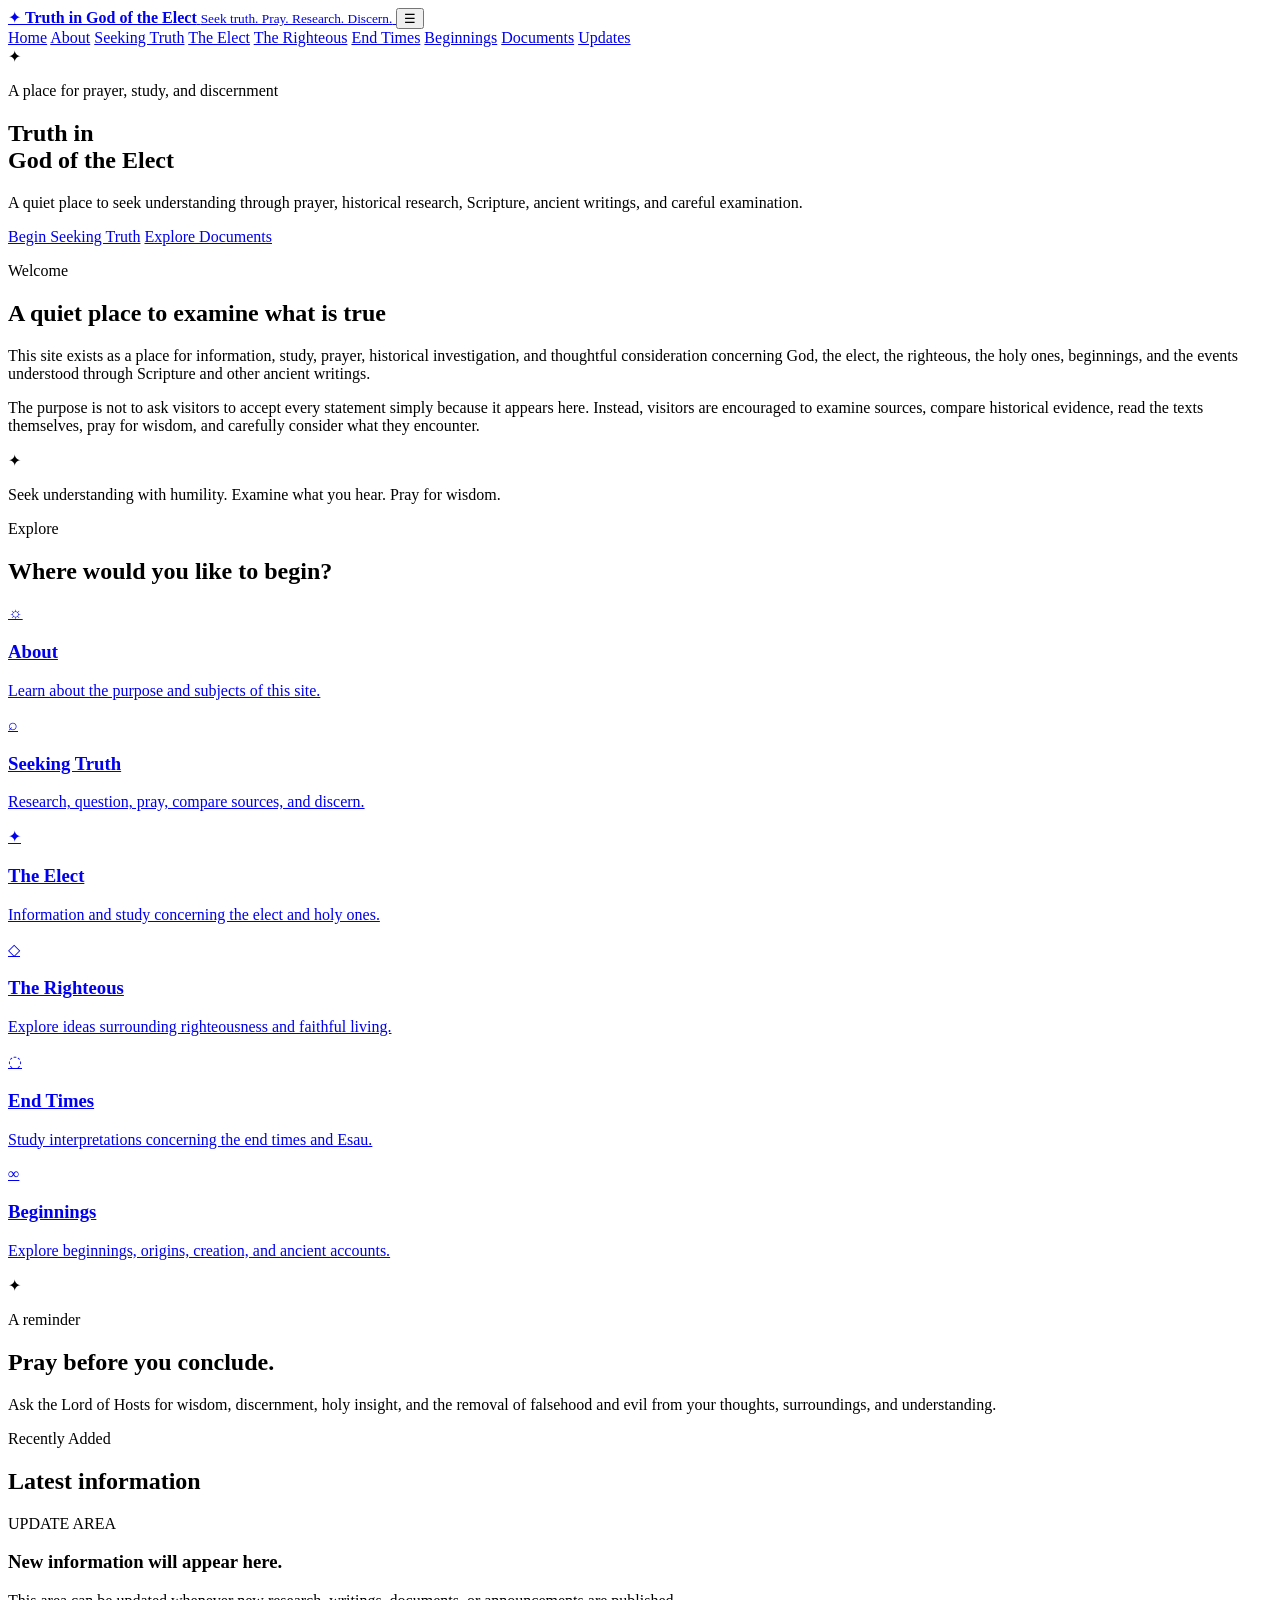
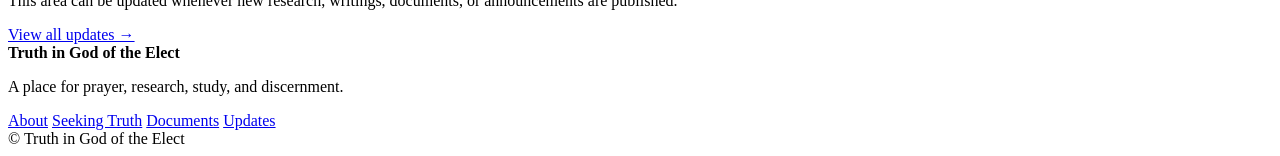
==== index.html @ 29742958 "Add initial HTML structure for the website This file contains the complete HTML structure for the 'T" ====
<!DOCTYPE html>
<html lang="en">
<head>
  <meta charset="UTF-8">
  <meta name="viewport" content="width=device-width, initial-scale=1.0">

  <title>Truth in God of the Elect</title>
  <meta name="description" content="Truth in God of the Elect — a place for prayer, research, Scripture, history, reflection, and the seeking of truth.">

  <link rel="stylesheet" href="style.css">
</head>

<body>

<header class="site-header">
  <div class="header-inner">

    <a href="index.html" class="brand">
      <span class="brand-mark">✦</span>
      <span>
        <strong>Truth in God of the Elect</strong>
        <small>Seek truth. Pray. Research. Discern.</small>
      </span>
    </a>

    <button class="menu-button" onclick="toggleMenu()" aria-label="Open menu">
      ☰
    </button>

    <nav id="main-nav">
      <a href="index.html">Home</a>
      <a href="about.html">About</a>
      <a href="seeking-truth.html">Seeking Truth</a>
      <a href="elect.html">The Elect</a>
      <a href="righteous.html">The Righteous</a>
      <a href="end-times.html">End Times</a>
      <a href="beginnings.html">Beginnings</a>
      <a href="documents.html">Documents</a>
      <a href="updates.html">Updates</a>
    </nav>

  </div>
</header>

<main>

<section class="hero">
  <div class="hero-content">

    <div class="symbol">✦</div>

    <p class="eyebrow">A place for prayer, study, and discernment</p>

    <h1>Truth in<br><span>God of the Elect</span></h1>

    <p class="hero-text">
      A quiet place to seek understanding through prayer, historical research,
      Scripture, ancient writings, and careful examination.
    </p>

    <div class="hero-buttons">
      <a class="button primary" href="seeking-truth.html">Begin Seeking Truth</a>
      <a class="button secondary" href="documents.html">Explore Documents</a>
    </div>

  </div>
</section>


<section class="intro section">

  <div class="section-heading">
    <p class="eyebrow">Welcome</p>
    <h2>A quiet place to examine what is true</h2>
  </div>

  <div class="two-column">

    <div>
      <p>
        This site exists as a place for information, study, prayer,
        historical investigation, and thoughtful consideration concerning
        God, the elect, the righteous, the holy ones, beginnings, and
        the events understood through Scripture and other ancient writings.
      </p>

      <p>
        The purpose is not to ask visitors to accept every statement simply
        because it appears here. Instead, visitors are encouraged to examine
        sources, compare historical evidence, read the texts themselves,
        pray for wisdom, and carefully consider what they encounter.
      </p>
    </div>

    <aside class="quote-card">
      <span>✦</span>
      <p>
        Seek understanding with humility.
        Examine what you hear.
        Pray for wisdom.
      </p>
    </aside>

  </div>

</section>


<section class="cards-section section">

  <div class="section-heading center">
    <p class="eyebrow">Explore</p>
    <h2>Where would you like to begin?</h2>
  </div>

  <div class="cards">

    <a class="card" href="about.html">
      <span class="card-icon">☼</span>
      <h3>About</h3>
      <p>Learn about the purpose and subjects of this site.</p>
    </a>

    <a class="card" href="seeking-truth.html">
      <span class="card-icon">⌕</span>
      <h3>Seeking Truth</h3>
      <p>Research, question, pray, compare sources, and discern.</p>
    </a>

    <a class="card" href="elect.html">
      <span class="card-icon">✦</span>
      <h3>The Elect</h3>
      <p>Information and study concerning the elect and holy ones.</p>
    </a>

    <a class="card" href="righteous.html">
      <span class="card-icon">◇</span>
      <h3>The Righteous</h3>
      <p>Explore ideas surrounding righteousness and faithful living.</p>
    </a>

    <a class="card" href="end-times.html">
      <span class="card-icon">◌</span>
      <h3>End Times</h3>
      <p>Study interpretations concerning the end times and Esau.</p>
    </a>

    <a class="card" href="beginnings.html">
      <span class="card-icon">∞</span>
      <h3>Beginnings</h3>
      <p>Explore beginnings, origins, creation, and ancient accounts.</p>
    </a>

  </div>

</section>


<section class="prayer-section">

  <div class="prayer-box">

    <span class="large-symbol">✦</span>

    <p class="eyebrow">A reminder</p>

    <h2>Pray before you conclude.</h2>

    <p>
      Ask the Lord of Hosts for wisdom, discernment, holy insight,
      and the removal of falsehood and evil from your thoughts,
      surroundings, and understanding.
    </p>

  </div>

</section>


<section class="latest section">

  <div class="section-heading">
    <p class="eyebrow">Recently Added</p>
    <h2>Latest information</h2>
  </div>

  <div class="update-preview">

    <div>
      <span class="date">UPDATE AREA</span>
      <h3>New information will appear here.</h3>
      <p>
        This area can be updated whenever new research, writings,
        documents, or announcements are published.
      </p>
    </div>

    <a class="text-link" href="updates.html">
      View all updates →
    </a>

  </div>

</section>

</main>


<footer>

  <div class="footer-inner">

    <div>
      <strong>Truth in God of the Elect</strong>
      <p>A place for prayer, research, study, and discernment.</p>
    </div>

    <div class="footer-links">
      <a href="about.html">About</a>
      <a href="seeking-truth.html">Seeking Truth</a>
      <a href="documents.html">Documents</a>
      <a href="updates.html">Updates</a>
    </div>

  </div>

  <div class="copyright">
    © <span id="year"></span> Truth in God of the Elect
  </div>

</footer>

<script src="script.js"></script>

</body>
</html>
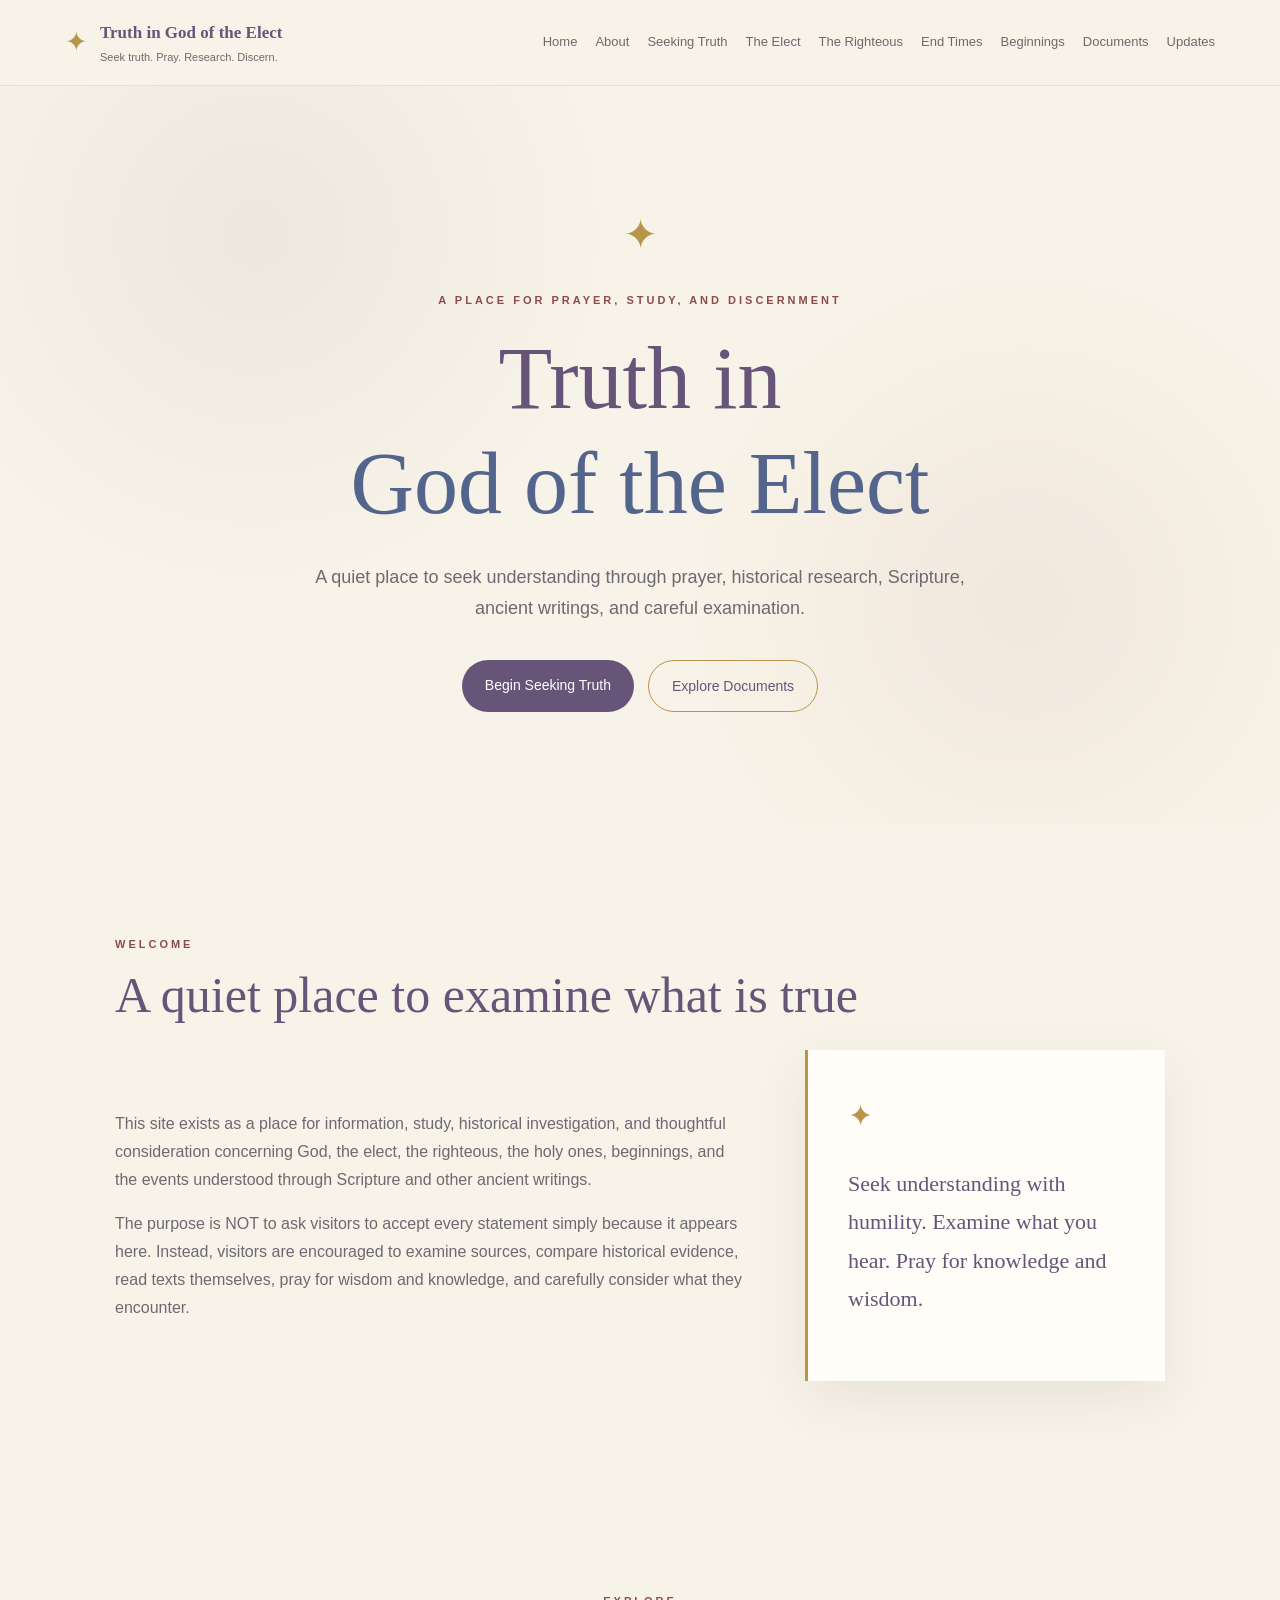
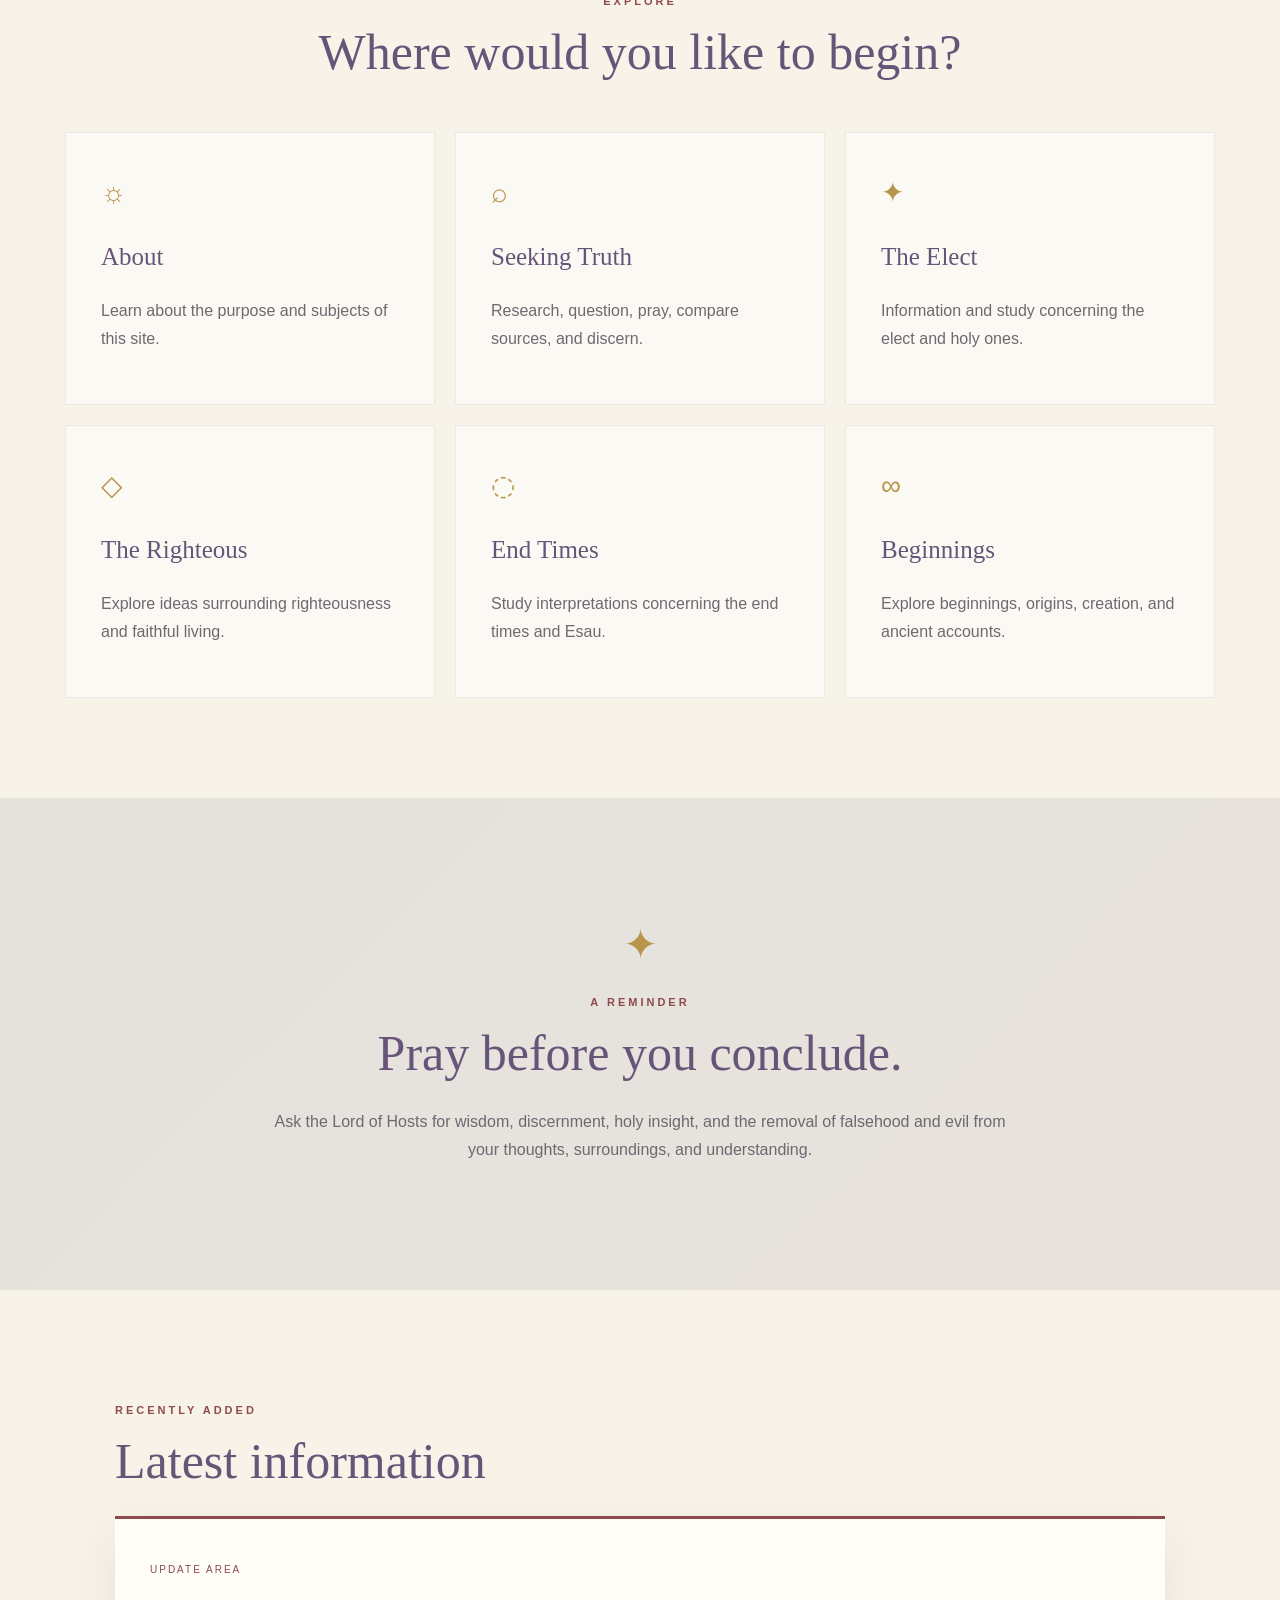
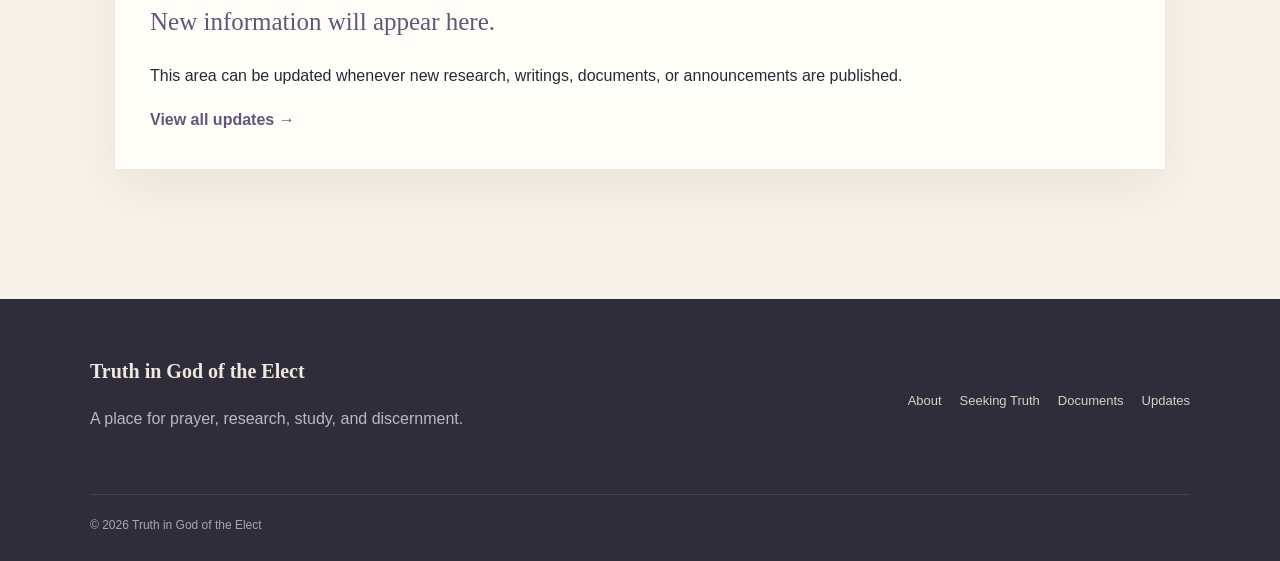
==== commit a9fe911b: "Revise text for clarity and emphasis" ====
--- a/index.html
+++ b/index.html
@@ -78,17 +78,17 @@
 
     <div>
       <p>
-        This site exists as a place for information, study, prayer,
+        This site exists as a place for information, study,
         historical investigation, and thoughtful consideration concerning
         God, the elect, the righteous, the holy ones, beginnings, and
         the events understood through Scripture and other ancient writings.
       </p>
 
       <p>
-        The purpose is not to ask visitors to accept every statement simply
+        The purpose is NOT to ask visitors to accept every statement simply
         because it appears here. Instead, visitors are encouraged to examine
-        sources, compare historical evidence, read the texts themselves,
-        pray for wisdom, and carefully consider what they encounter.
+        sources, compare historical evidence, read texts themselves,
+        pray for wisdom and knowledge, and carefully consider what they encounter.
       </p>
     </div>
 
@@ -97,7 +97,7 @@
       <p>
         Seek understanding with humility.
         Examine what you hear.
-        Pray for wisdom.
+        Pray for knowledge and wisdom.
       </p>
     </aside>
 
--- a/style.css
+++ b/style.css
@@ -0,0 +1,429 @@
+:root {
+  --cream: #f8f3e8;
+  --cream-dark: #eee5d5;
+  --white: #fffdf8;
+
+  --blue: #53658c;
+  --purple: #665578;
+  --red: #8d4b4c;
+  --gold: #b8954b;
+
+  --ink: #292936;
+  --muted: #6d6970;
+
+  --shadow: 0 18px 50px rgba(45, 40, 50, 0.08);
+
+  --serif: Georgia, "Times New Roman", serif;
+  --sans: Arial, Helvetica, sans-serif;
+}
+
+* {
+  box-sizing: border-box;
+}
+
+html {
+  scroll-behavior: smooth;
+}
+
+body {
+  margin: 0;
+  background: var(--cream);
+  color: var(--ink);
+  font-family: var(--sans);
+  line-height: 1.75;
+}
+
+a {
+  color: inherit;
+  text-decoration: none;
+}
+
+.site-header {
+  position: sticky;
+  top: 0;
+  z-index: 100;
+  background: rgba(248, 243, 232, 0.94);
+  backdrop-filter: blur(12px);
+  border-bottom: 1px solid rgba(102, 85, 120, 0.12);
+}
+
+.header-inner {
+  max-width: 1200px;
+  margin: auto;
+  padding: 18px 25px;
+  display: flex;
+  align-items: center;
+  justify-content: space-between;
+  gap: 30px;
+}
+
+.brand {
+  display: flex;
+  align-items: center;
+  gap: 12px;
+}
+
+.brand-mark {
+  color: var(--gold);
+  font-size: 27px;
+}
+
+.brand strong {
+  display: block;
+  font-family: var(--serif);
+  font-size: 17px;
+  color: var(--purple);
+}
+
+.brand small {
+  display: block;
+  color: var(--muted);
+  font-size: 11px;
+}
+
+nav {
+  display: flex;
+  gap: 18px;
+  align-items: center;
+}
+
+nav a {
+  font-size: 13px;
+  color: var(--muted);
+  transition: 0.25s;
+}
+
+nav a:hover {
+  color: var(--red);
+}
+
+.menu-button {
+  display: none;
+  border: 0;
+  background: none;
+  font-size: 26px;
+  color: var(--purple);
+}
+
+.hero {
+  min-height: 82vh;
+  display: grid;
+  place-items: center;
+  text-align: center;
+  padding: 100px 25px;
+  background:
+    radial-gradient(circle at 20% 20%, rgba(102,85,120,.08), transparent 30%),
+    radial-gradient(circle at 80% 70%, rgba(141,75,76,.07), transparent 30%);
+}
+
+.hero-content {
+  max-width: 850px;
+  animation: fadeUp 1.1s ease both;
+}
+
+.symbol {
+  color: var(--gold);
+  font-size: 42px;
+  margin-bottom: 20px;
+}
+
+.eyebrow {
+  color: var(--red);
+  text-transform: uppercase;
+  letter-spacing: 3px;
+  font-size: 11px;
+  font-weight: bold;
+}
+
+h1,
+h2,
+h3 {
+  font-family: var(--serif);
+  font-weight: normal;
+  line-height: 1.2;
+}
+
+h1 {
+  font-size: clamp(48px, 8vw, 88px);
+  margin: 15px 0 25px;
+  color: var(--purple);
+}
+
+h1 span {
+  color: var(--blue);
+}
+
+h2 {
+  color: var(--purple);
+  font-size: clamp(32px, 5vw, 50px);
+  margin: 10px 0 25px;
+}
+
+h3 {
+  color: var(--purple);
+  font-size: 25px;
+}
+
+.hero-text {
+  max-width: 650px;
+  margin: auto;
+  color: var(--muted);
+  font-size: 18px;
+}
+
+.hero-buttons {
+  margin-top: 35px;
+  display: flex;
+  justify-content: center;
+  gap: 14px;
+  flex-wrap: wrap;
+}
+
+.button {
+  padding: 13px 23px;
+  border-radius: 30px;
+  transition: 0.25s;
+  font-size: 14px;
+}
+
+.button.primary {
+  background: var(--purple);
+  color: white;
+}
+
+.button.secondary {
+  border: 1px solid var(--gold);
+  color: var(--purple);
+}
+
+.button:hover {
+  transform: translateY(-3px);
+  box-shadow: var(--shadow);
+}
+
+.section {
+  max-width: 1100px;
+  margin: auto;
+  padding: 100px 25px;
+}
+
+.section-heading {
+  max-width: 750px;
+}
+
+.section-heading.center {
+  text-align: center;
+  margin-left: auto;
+  margin-right: auto;
+}
+
+.two-column {
+  display: grid;
+  grid-template-columns: 1.4fr .8fr;
+  gap: 60px;
+  align-items: center;
+}
+
+.two-column p {
+  color: var(--muted);
+}
+
+.quote-card {
+  background: var(--white);
+  padding: 40px;
+  border-left: 3px solid var(--gold);
+  box-shadow: var(--shadow);
+}
+
+.quote-card span {
+  color: var(--gold);
+  font-size: 30px;
+}
+
+.quote-card p {
+  font-family: var(--serif);
+  font-size: 22px;
+  color: var(--purple);
+}
+
+.cards-section {
+  max-width: 1200px;
+}
+
+.cards {
+  display: grid;
+  grid-template-columns: repeat(3, 1fr);
+  gap: 20px;
+  margin-top: 50px;
+}
+
+.card {
+  padding: 35px;
+  background: rgba(255,255,255,.55);
+  border: 1px solid rgba(102,85,120,.1);
+  transition: .3s;
+}
+
+.card:hover {
+  transform: translateY(-6px);
+  box-shadow: var(--shadow);
+  background: var(--white);
+}
+
+.card-icon {
+  color: var(--gold);
+  font-size: 28px;
+}
+
+.card p {
+  color: var(--muted);
+}
+
+.prayer-section {
+  padding: 110px 25px;
+  background:
+    linear-gradient(
+      135deg,
+      rgba(83,101,140,.12),
+      rgba(102,85,120,.10)
+    );
+}
+
+.prayer-box {
+  max-width: 750px;
+  margin: auto;
+  text-align: center;
+}
+
+.large-symbol {
+  font-size: 42px;
+  color: var(--gold);
+}
+
+.prayer-box p:not(.eyebrow) {
+  color: var(--muted);
+}
+
+.latest {
+  padding-bottom: 130px;
+}
+
+.update-preview {
+  background: var(--white);
+  padding: 35px;
+  border-top: 3px solid var(--red);
+  box-shadow: var(--shadow);
+}
+
+.date {
+  font-size: 10px;
+  letter-spacing: 2px;
+  color: var(--red);
+}
+
+.text-link {
+  color: var(--purple);
+  font-weight: bold;
+}
+
+footer {
+  background: #302d3b;
+  color: #eee9df;
+  padding: 55px 25px 25px;
+}
+
+.footer-inner {
+  max-width: 1100px;
+  margin: auto;
+  display: flex;
+  justify-content: space-between;
+  gap: 40px;
+}
+
+.footer-inner strong {
+  font-family: var(--serif);
+  font-size: 20px;
+}
+
+.footer-inner p {
+  color: #bdb8c0;
+}
+
+.footer-links {
+  display: flex;
+  flex-wrap: wrap;
+  gap: 18px;
+  align-items: center;
+}
+
+.footer-links a {
+  color: #d7d0c4;
+  font-size: 13px;
+}
+
+.copyright {
+  max-width: 1100px;
+  margin: 45px auto 0;
+  padding-top: 20px;
+  border-top: 1px solid rgba(255,255,255,.1);
+  color: #aaa5ad;
+  font-size: 12px;
+}
+
+@keyframes fadeUp {
+  from {
+    opacity: 0;
+    transform: translateY(20px);
+  }
+
+  to {
+    opacity: 1;
+    transform: translateY(0);
+  }
+}
+
+@media (max-width: 850px) {
+
+  .menu-button {
+    display: block;
+  }
+
+  nav {
+    display: none;
+    position: absolute;
+    top: 75px;
+    left: 0;
+    right: 0;
+    background: var(--cream);
+    padding: 25px;
+    flex-direction: column;
+    box-shadow: var(--shadow);
+  }
+
+  nav.open {
+    display: flex;
+  }
+
+  .two-column {
+    grid-template-columns: 1fr;
+  }
+
+  .cards {
+    grid-template-columns: 1fr 1fr;
+  }
+}
+
+@media (max-width: 550px) {
+
+  .cards {
+    grid-template-columns: 1fr;
+  }
+
+  h1 {
+    font-size: 48px;
+  }
+
+  .footer-inner {
+    flex-direction: column;
+  }
+}
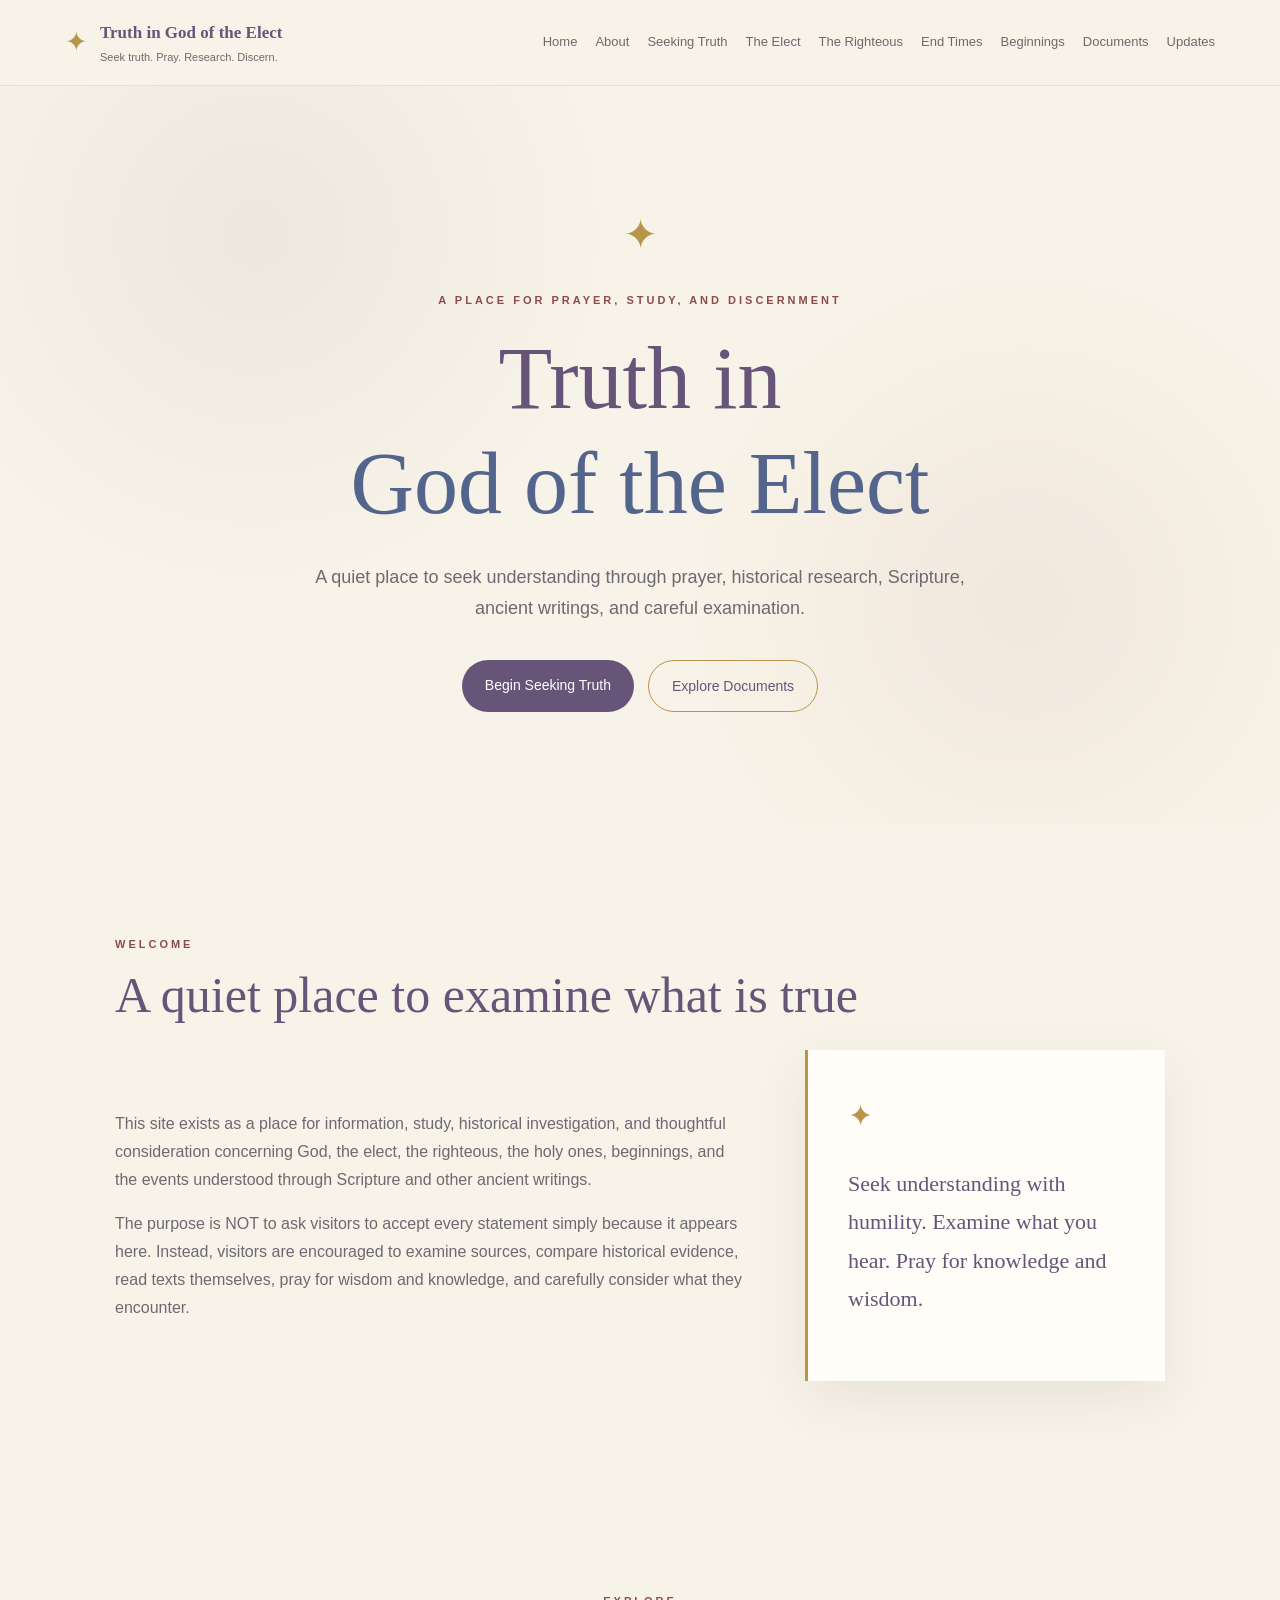
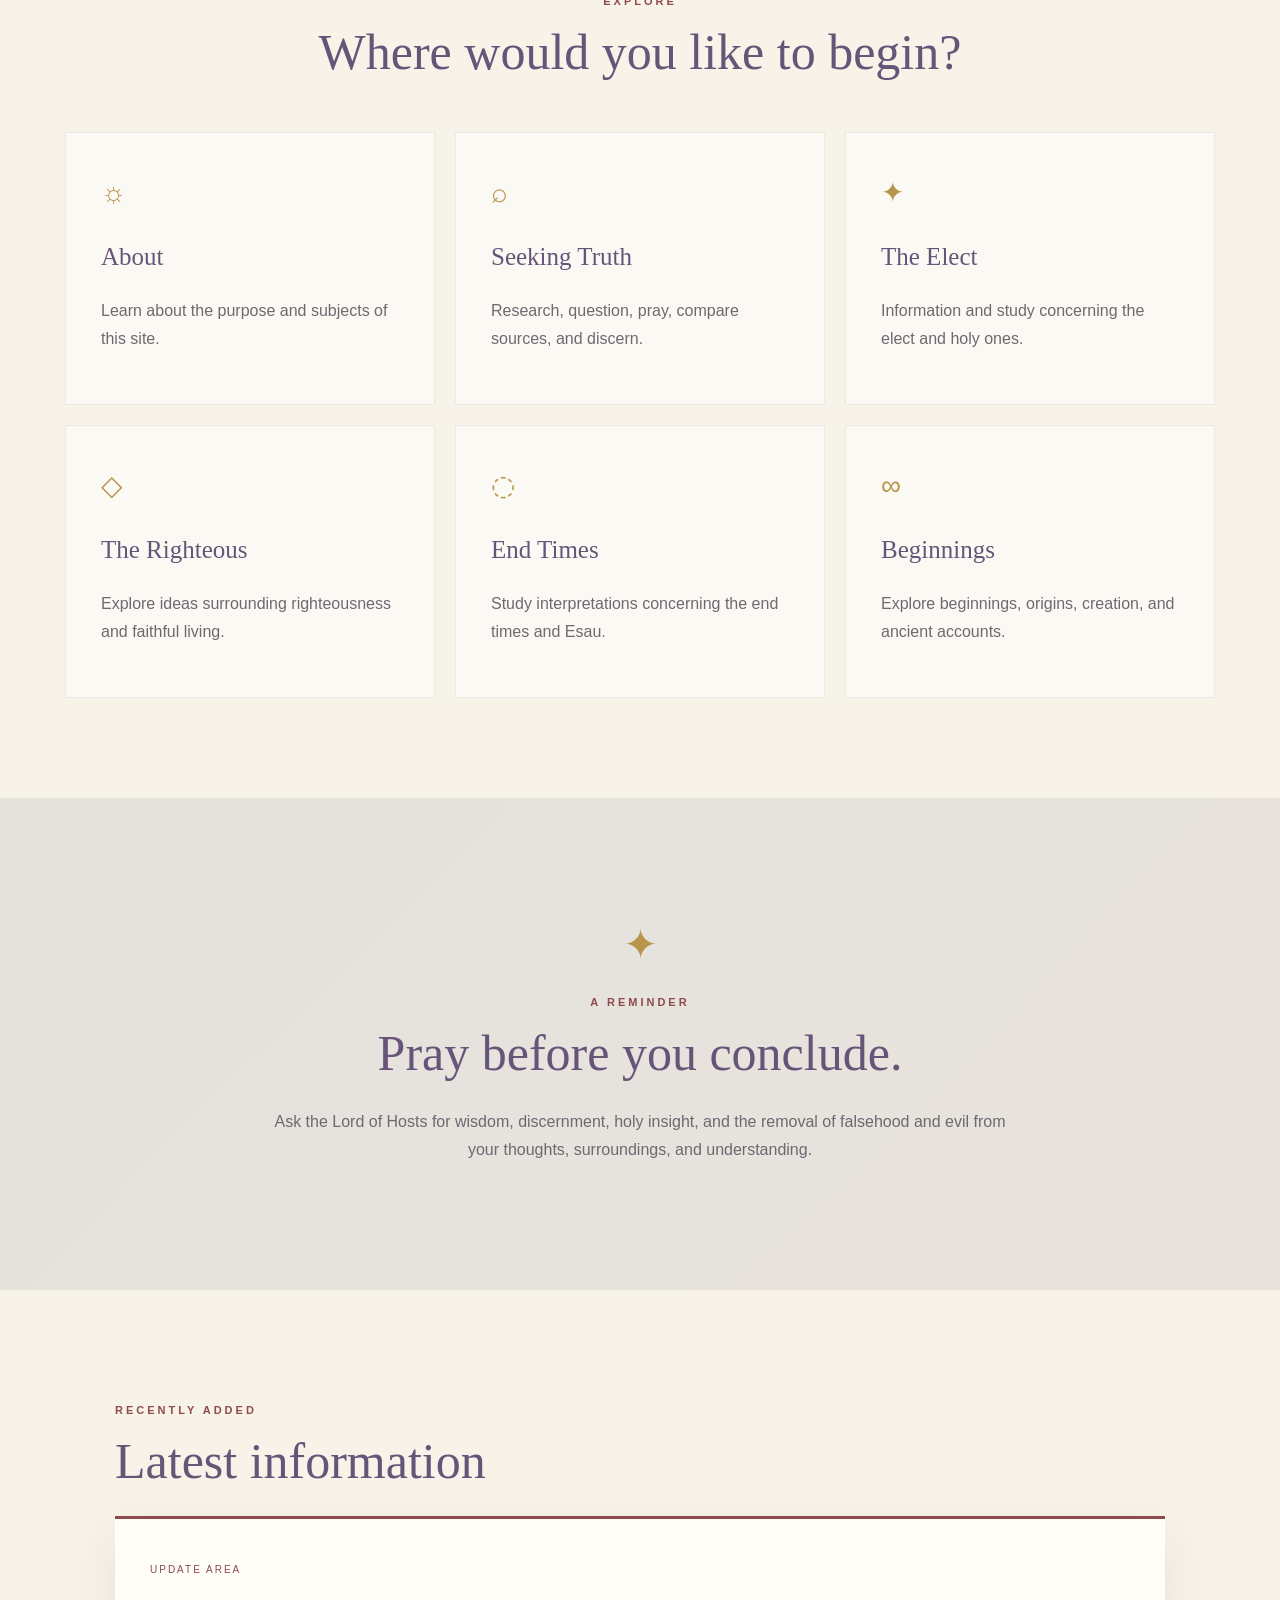
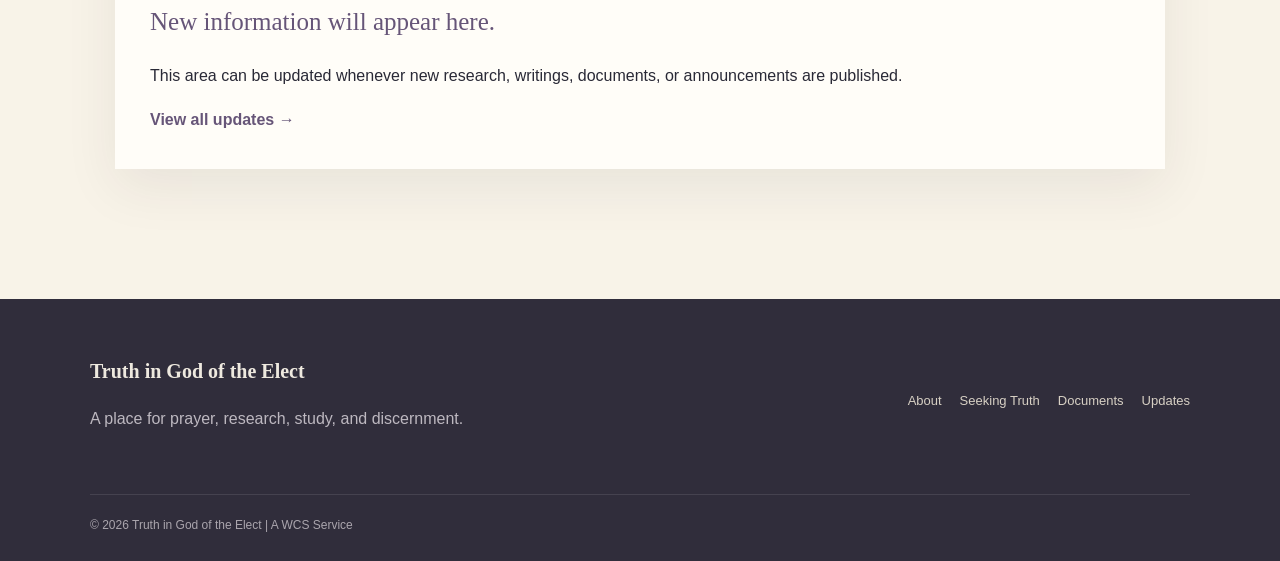
==== commit af231920: "Add WCS Service to copyright notice" ====
--- a/index.html
+++ b/index.html
@@ -225,7 +225,7 @@
   </div>
 
   <div class="copyright">
-    © <span id="year"></span> Truth in God of the Elect
+    © <span id="year"></span> Truth in God of the Elect | A WCS Service
   </div>
 
 </footer>
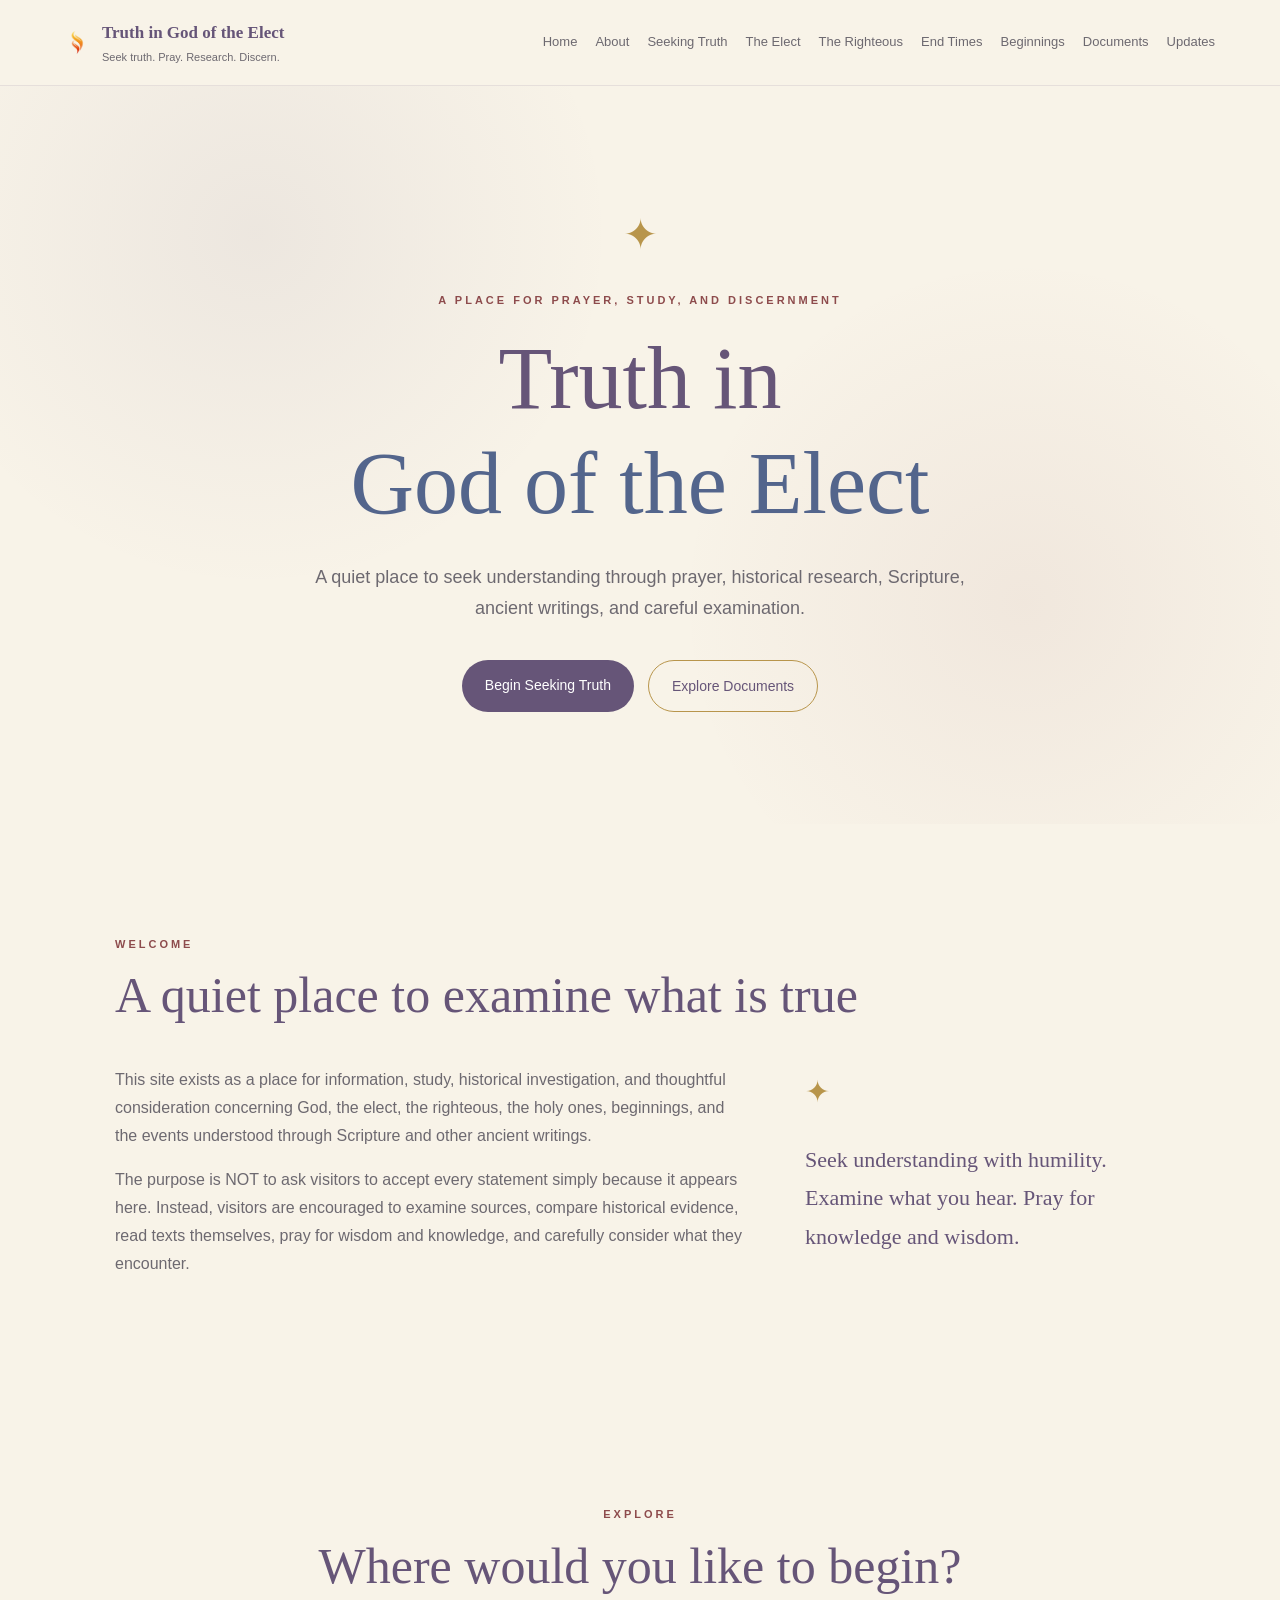
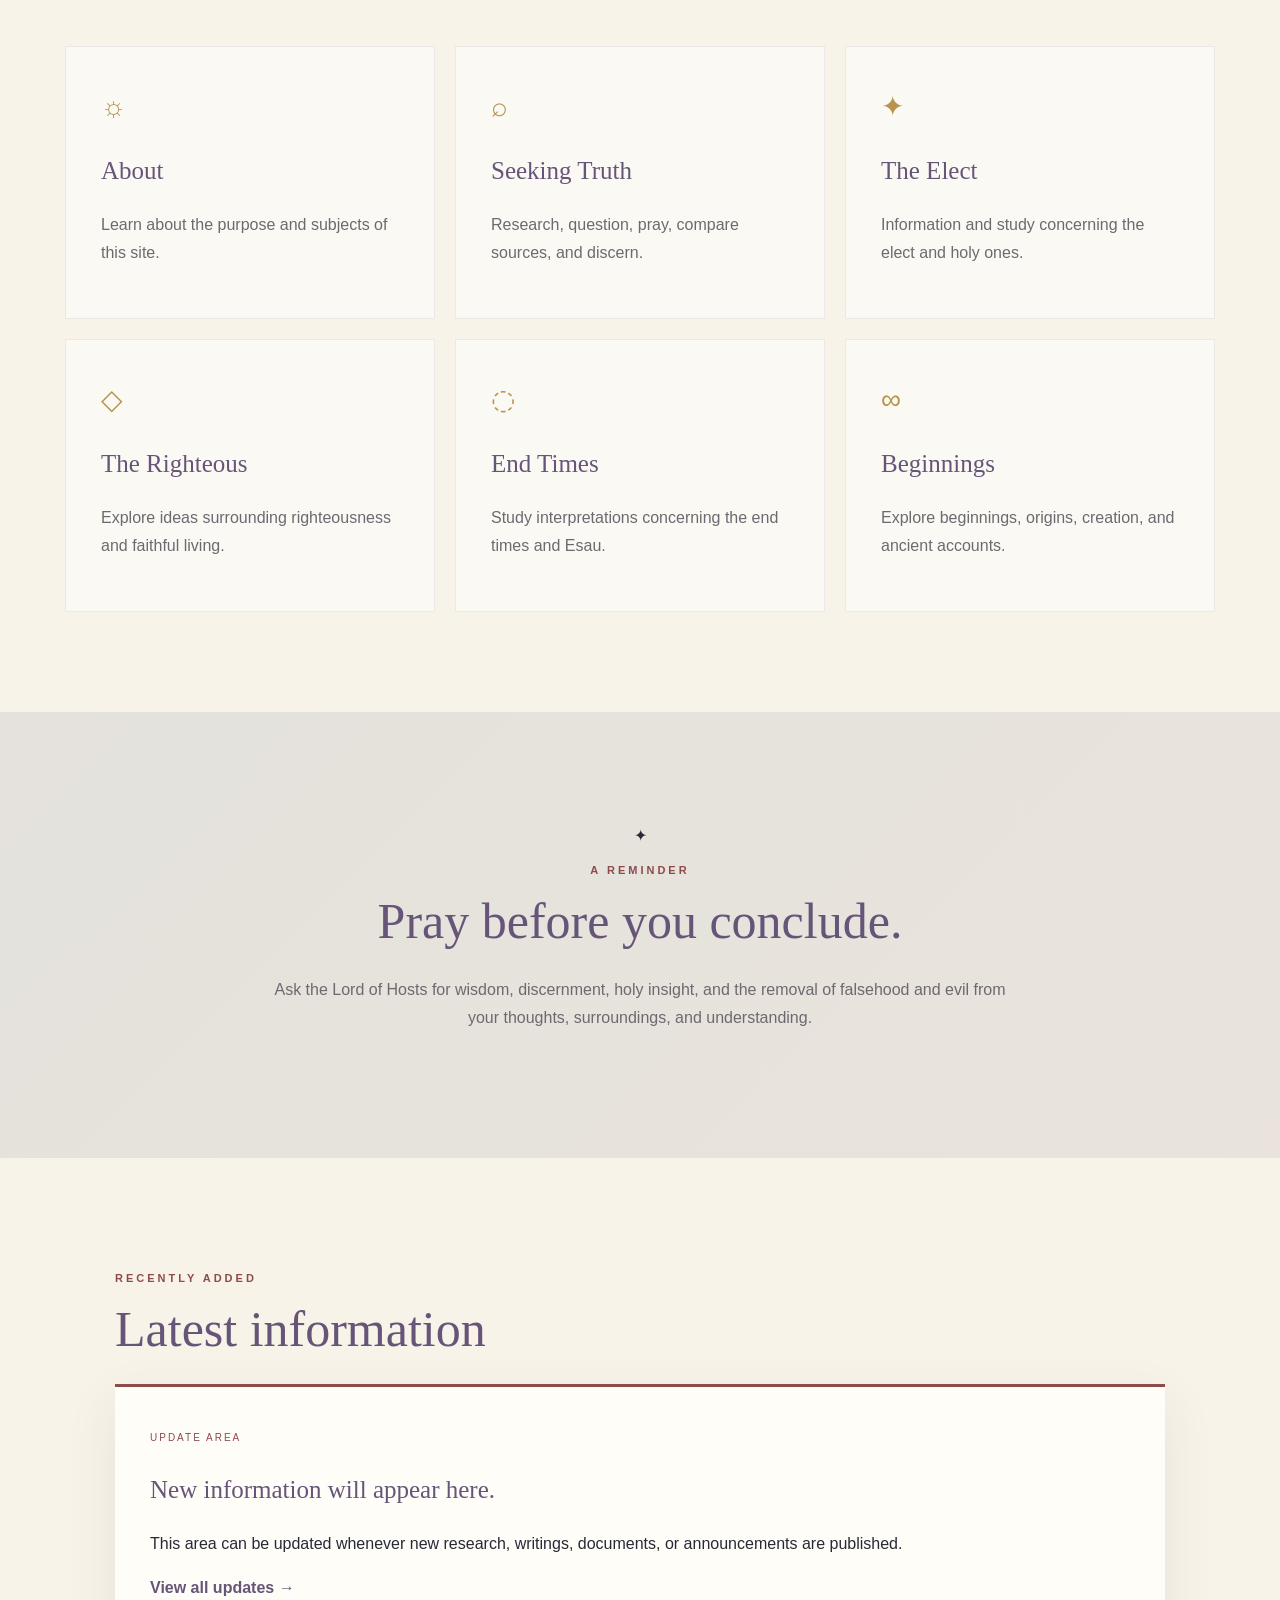
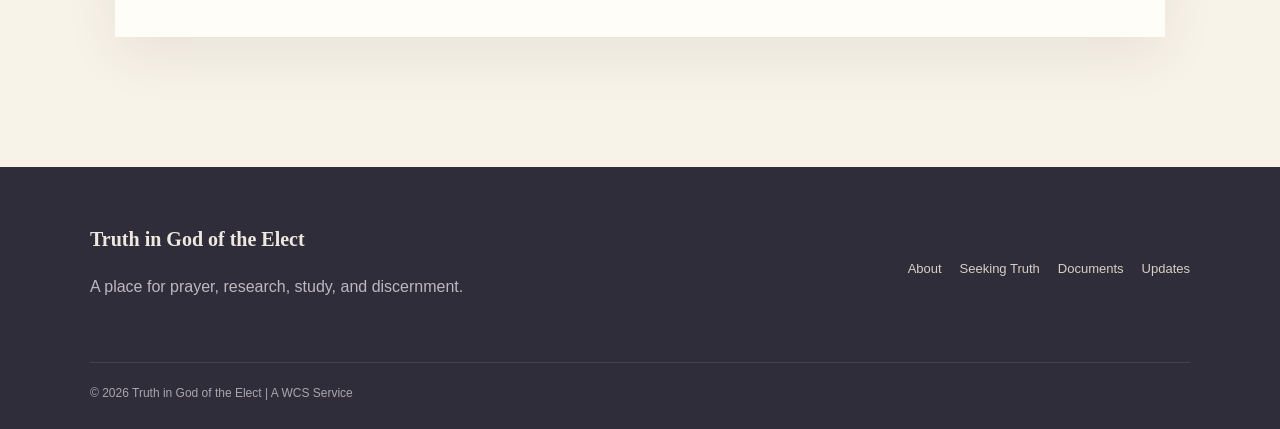
==== commit 535265b3: "Update brand mark to use image logo Replaced brand mark from a star symbol to an image logo." ====
--- a/index.html
+++ b/index.html
@@ -16,7 +16,9 @@
   <div class="header-inner">
 
     <a href="index.html" class="brand">
-      <span class="brand-mark">✦</span>
+     <span class="brand-mark">
+    <img src="flamelogo.png" alt="Flame logo">
+</span>
       <span>
         <strong>Truth in God of the Elect</strong>
         <small>Seek truth. Pray. Research. Discern.</small>
--- a/style.css
+++ b/style.css
@@ -63,9 +63,18 @@
   gap: 12px;
 }
 
-.brand-mark {
-  color: var(--gold);
-  font-size: 27px;
+.flame-logo img {
+  width: 30px;
+  height: 30px;
+  object-fit: contain;
+  display: block;
+}
+
+.brand-mark img {
+  width: 25px;
+  height: 25px;
+  object-fit: contain;
+  display: block;
 }
 
 .brand strong {
@@ -228,11 +237,9 @@
   color: var(--muted);
 }
 
-.quote-card {
-  background: var(--white);
-  padding: 40px;
-  border-left: 3px solid var(--gold);
-  box-shadow: var(--shadow);
+.quote-card span {
+  color: var(--gold);
+  font-size: 30px;
 }
 
 .quote-card span {
@@ -295,9 +302,12 @@
   text-align: center;
 }
 
-.large-symbol {
-  font-size: 42px;
-  color: var(--gold);
+.large-symbol img {
+  width: 42px;
+  height: 42px;
+  object-fit: contain;
+  display: block;
+  margin: 0 auto;
 }
 
 .prayer-box p:not(.eyebrow) {
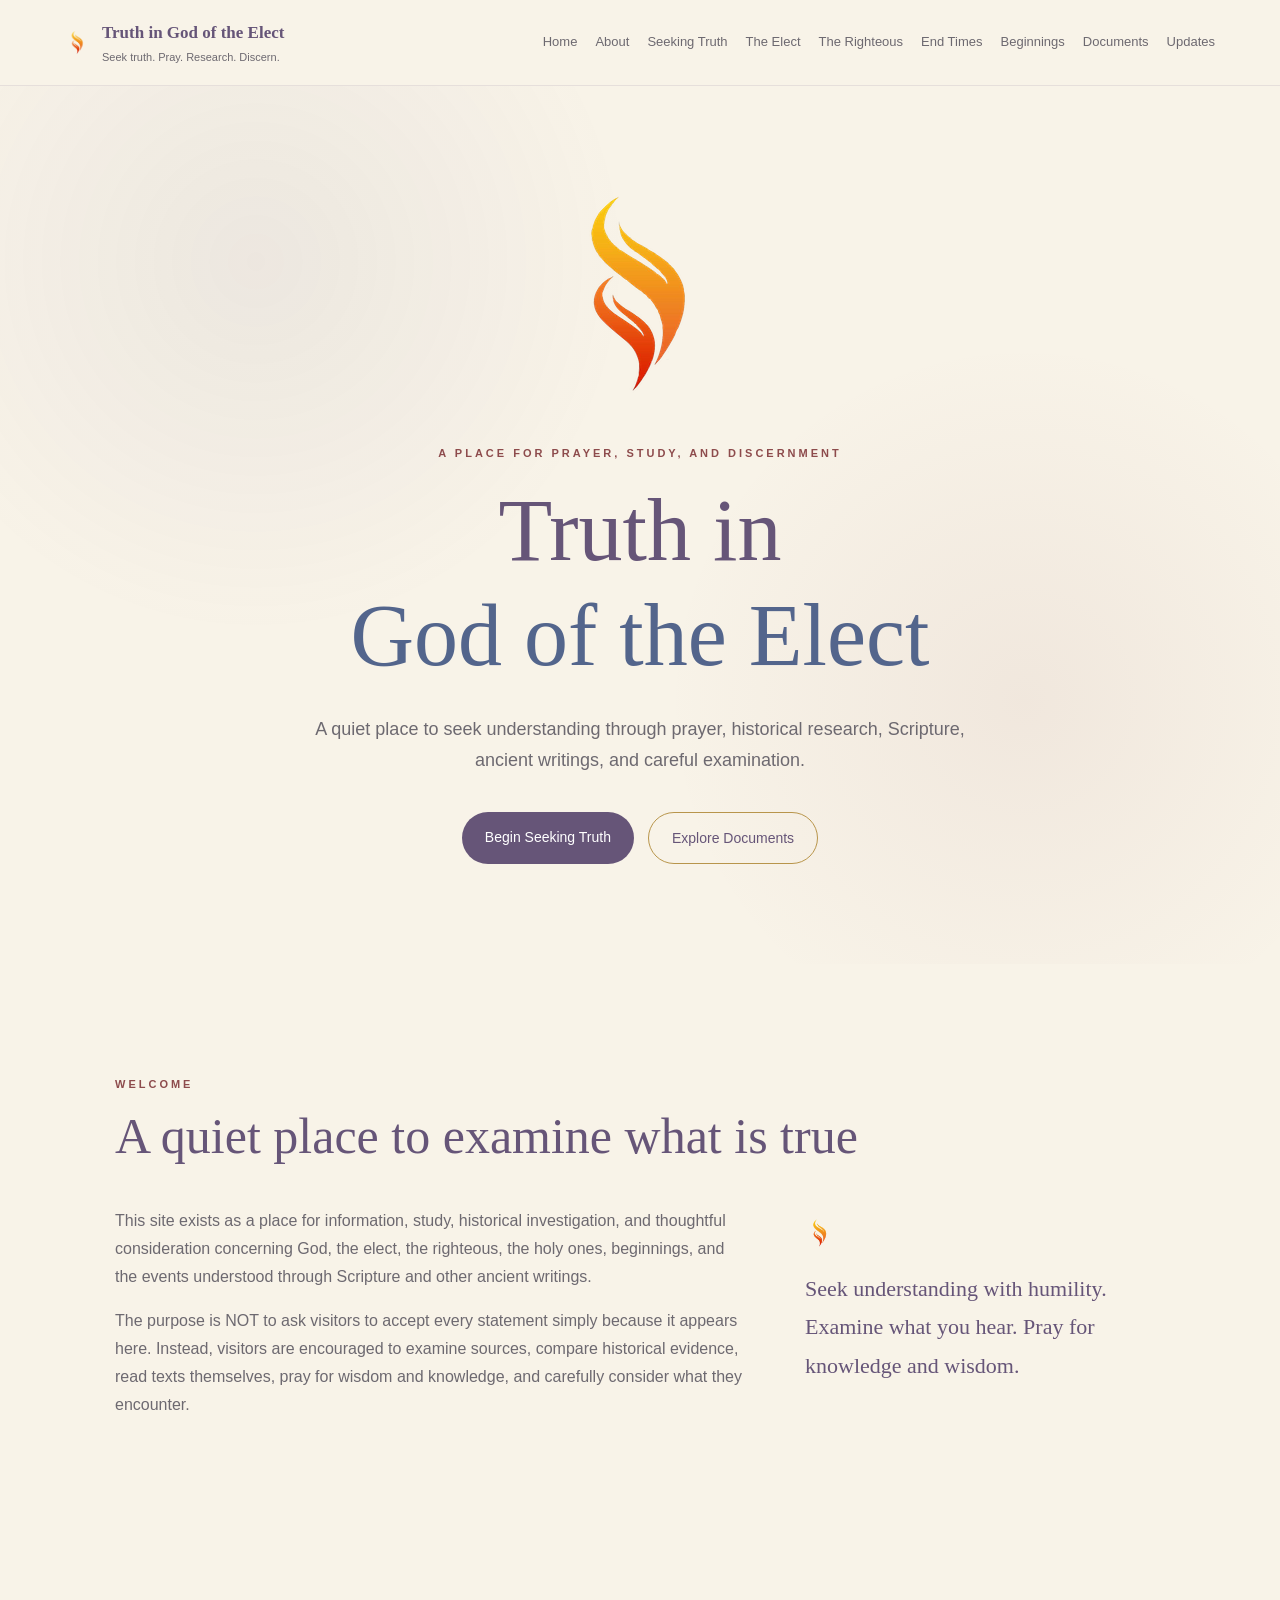
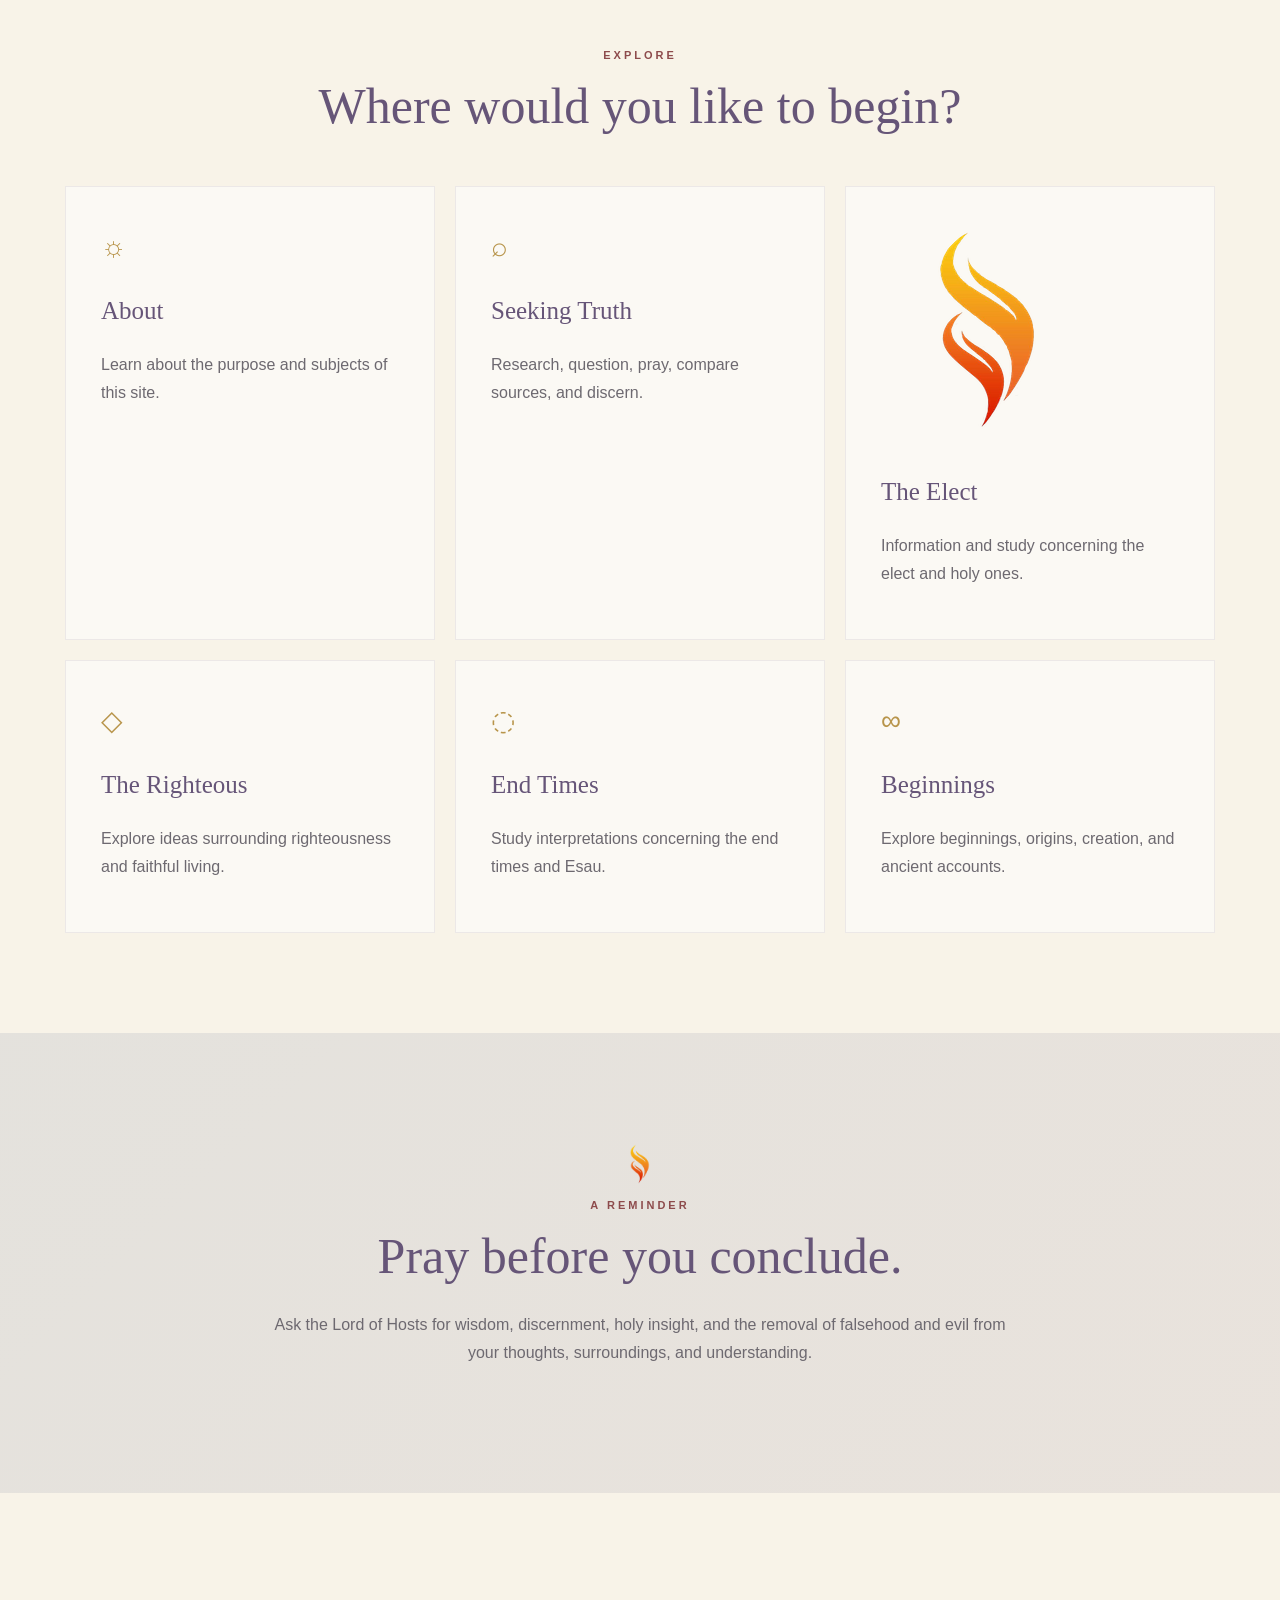
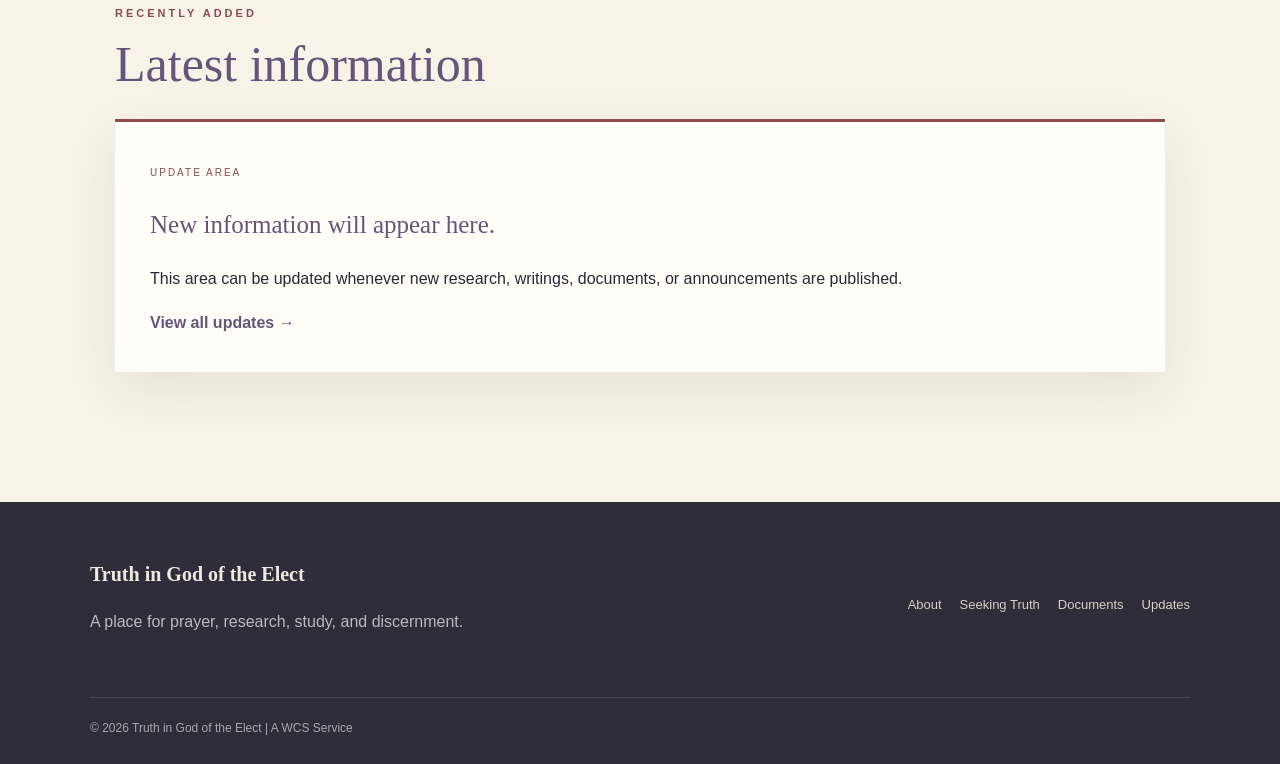
==== commit 1148d6ee: "Refactor index.html structure and content" ====
--- a/index.html
+++ b/index.html
@@ -1,238 +1,58 @@
-<!DOCTYPE html>
-<html lang="en">
-<head>
-  <meta charset="UTF-8">
-  <meta name="viewport" content="width=device-width, initial-scale=1.0">
+<!DOCTYPE html> <html lang="en"> <head> <meta charset="UTF-8"> <meta name="viewport" content="width=device-width, initial-scale=1.0"> <title>Truth in God of the Elect</title> <meta name="description" content="Truth in God of the Elect — a place for prayer, research, Scripture, history, reflection, and the seeking of truth."> <link rel="stylesheet" href="style.css"> </head> <body> <header class="site-header"> <div class="header-inner"> <a href="index.html" class="brand"> <span class="brand-mark"> <img src="flamelogo.png" alt="Flame logo"> </span> <span> <strong>Truth in God of the Elect</strong> <small>Seek truth. Pray. Research. Discern.</small> </span> </a>
 
-  <title>Truth in God of the Elect</title>
-  <meta name="description" content="Truth in God of the Elect — a place for prayer, research, Scripture, history, reflection, and the seeking of truth.">
+<button class="menu-button" onclick="toggleMenu()" aria-label="Open menu">
+☰
+</button>
 
-  <link rel="stylesheet" href="style.css">
-</head>
+<nav id="main-nav">
 
-<body>
+<a href="index.html">Home</a>
+<a href="about.html">About</a>
+<a href="seeking-truth.html">Seeking Truth</a>
+<a href="elect.html">The Elect</a>
+<a href="righteous.html">The Righteous</a>
+<a href="end-times.html">End Times</a>
+<a href="beginnings.html">Beginnings</a>
+<a href="documents.html">Documents</a>
+<a href="updates.html">Updates</a>
 
-<header class="site-header">
-  <div class="header-inner">
+</nav> </div> </header> <main> <section class="hero"> <div class="hero-content"> <div class="symbol"> <img src="flamelogo.png" alt="Flame logo"> </div> <p class="eyebrow"> A place for prayer, study, and discernment </p> <h1> Truth in<br> <span>God of the Elect</span> </h1> <p class="hero-text"> A quiet place to seek understanding through prayer, historical research, Scripture, ancient writings, and careful examination. </p> <div class="hero-buttons"> <a class="button primary" href="seeking-truth.html"> Begin Seeking Truth </a> <a class="button secondary" href="documents.html"> Explore Documents </a> </div> </div> </section> <section class="intro section"> <div class="section-heading"> <p class="eyebrow">Welcome</p> <h2>A quiet place to examine what is true</h2> </div> <div class="two-column"> <div> <p> This site exists as a place for information, study, historical investigation, and thoughtful consideration concerning God, the elect, the righteous, the holy ones, beginnings, and the events understood through Scripture and other ancient writings. </p> <p> The purpose is NOT to ask visitors to accept every statement simply because it appears here. Instead, visitors are encouraged to examine sources, compare historical evidence, read texts themselves, pray for wisdom and knowledge, and carefully consider what they encounter. </p> </div> <aside class="quote-card"> <span class="flame-logo"> <img src="flamelogo.png" alt="Flame logo"> </span> <p> Seek understanding with humility. Examine what you hear. Pray for knowledge and wisdom. </p> </aside> </div> </section> <section class="cards-section section"> <div class="section-heading center"> <p class="eyebrow">Explore</p> <h2>Where would you like to begin?</h2> </div> <div class="cards"> <a class="card" href="about.html">
 
-    <a href="index.html" class="brand">
-     <span class="brand-mark">
-    <img src="flamelogo.png" alt="Flame logo">
-</span>
-      <span>
-        <strong>Truth in God of the Elect</strong>
-        <small>Seek truth. Pray. Research. Discern.</small>
-      </span>
-    </a>
+<span class="card-icon">☼</span>
 
-    <button class="menu-button" onclick="toggleMenu()" aria-label="Open menu">
-      ☰
-    </button>
+<h3>About</h3> <p> Learn about the purpose and subjects of this site. </p> </a> <a class="card" href="seeking-truth.html">
 
-    <nav id="main-nav">
-      <a href="index.html">Home</a>
-      <a href="about.html">About</a>
-      <a href="seeking-truth.html">Seeking Truth</a>
-      <a href="elect.html">The Elect</a>
-      <a href="righteous.html">The Righteous</a>
-      <a href="end-times.html">End Times</a>
-      <a href="beginnings.html">Beginnings</a>
-      <a href="documents.html">Documents</a>
-      <a href="updates.html">Updates</a>
-    </nav>
+<span class="card-icon">⌕</span>
 
-  </div>
-</header>
+<h3>Seeking Truth</h3> <p> Research, question, pray, compare sources, and discern. </p> </a> <a class="card" href="elect.html"> <span class="card-icon flame-card-icon"> <img src="flamelogo.png" alt="Flame logo"> </span> <h3>The Elect</h3> <p> Information and study concerning the elect and holy ones. </p> </a> <a class="card" href="righteous.html">
 
-<main>
+<span class="card-icon">◇</span>
 
-<section class="hero">
-  <div class="hero-content">
+<h3>The Righteous</h3> <p> Explore ideas surrounding righteousness and faithful living. </p> </a> <a class="card" href="end-times.html">
 
-    <div class="symbol">✦</div>
+<span class="card-icon">◌</span>
 
-    <p class="eyebrow">A place for prayer, study, and discernment</p>
+<h3>End Times</h3> <p> Study interpretations concerning the end times and Esau. </p> </a> <a class="card" href="beginnings.html">
 
-    <h1>Truth in<br><span>God of the Elect</span></h1>
+<span class="card-icon">∞</span>
 
-    <p class="hero-text">
-      A quiet place to seek understanding through prayer, historical research,
-      Scripture, ancient writings, and careful examination.
-    </p>
+<h3>Beginnings</h3> <p> Explore beginnings, origins, creation, and ancient accounts. </p> </a> </div> </section> <section class="prayer-section"> <div class="prayer-box"> <span class="large-symbol"> <img src="flamelogo.png" alt="Flame logo"> </span> <p class="eyebrow"> A reminder </p> <h2> Pray before you conclude. </h2> <p> Ask the Lord of Hosts for wisdom, discernment, holy insight, and the removal of falsehood and evil from your thoughts, surroundings, and understanding. </p> </div> </section> <section class="latest section"> <div class="section-heading"> <p class="eyebrow">Recently Added</p> <h2>Latest information</h2> </div> <div class="update-preview"> <div>
 
-    <div class="hero-buttons">
-      <a class="button primary" href="seeking-truth.html">Begin Seeking Truth</a>
-      <a class="button secondary" href="documents.html">Explore Documents</a>
-    </div>
+<span class="date">UPDATE AREA</span>
 
-  </div>
-</section>
+<h3>New information will appear here.</h3> <p> This area can be updated whenever new research, writings, documents, or announcements are published. </p> </div> <a class="text-link" href="updates.html"> View all updates → </a> </div> </section> </main> <footer> <div class="footer-inner"> <div>
 
+<strong>Truth in God of the Elect</strong>
 
-<section class="intro section">
+<p> A place for prayer, research, study, and discernment. </p> </div> <div class="footer-links">
 
-  <div class="section-heading">
-    <p class="eyebrow">Welcome</p>
-    <h2>A quiet place to examine what is true</h2>
-  </div>
+<a href="about.html">About</a>
+<a href="seeking-truth.html">Seeking Truth</a>
+<a href="documents.html">Documents</a>
+<a href="updates.html">Updates</a>
 
-  <div class="two-column">
+</div> </div> <div class="copyright">
 
-    <div>
-      <p>
-        This site exists as a place for information, study,
-        historical investigation, and thoughtful consideration concerning
-        God, the elect, the righteous, the holy ones, beginnings, and
-        the events understood through Scripture and other ancient writings.
-      </p>
+© <span id="year"></span> Truth in God of the Elect | A WCS Service
 
-      <p>
-        The purpose is NOT to ask visitors to accept every statement simply
-        because it appears here. Instead, visitors are encouraged to examine
-        sources, compare historical evidence, read texts themselves,
-        pray for wisdom and knowledge, and carefully consider what they encounter.
-      </p>
-    </div>
-
-    <aside class="quote-card">
-      <span>✦</span>
-      <p>
-        Seek understanding with humility.
-        Examine what you hear.
-        Pray for knowledge and wisdom.
-      </p>
-    </aside>
-
-  </div>
-
-</section>
-
-
-<section class="cards-section section">
-
-  <div class="section-heading center">
-    <p class="eyebrow">Explore</p>
-    <h2>Where would you like to begin?</h2>
-  </div>
-
-  <div class="cards">
-
-    <a class="card" href="about.html">
-      <span class="card-icon">☼</span>
-      <h3>About</h3>
-      <p>Learn about the purpose and subjects of this site.</p>
-    </a>
-
-    <a class="card" href="seeking-truth.html">
-      <span class="card-icon">⌕</span>
-      <h3>Seeking Truth</h3>
-      <p>Research, question, pray, compare sources, and discern.</p>
-    </a>
-
-    <a class="card" href="elect.html">
-      <span class="card-icon">✦</span>
-      <h3>The Elect</h3>
-      <p>Information and study concerning the elect and holy ones.</p>
-    </a>
-
-    <a class="card" href="righteous.html">
-      <span class="card-icon">◇</span>
-      <h3>The Righteous</h3>
-      <p>Explore ideas surrounding righteousness and faithful living.</p>
-    </a>
-
-    <a class="card" href="end-times.html">
-      <span class="card-icon">◌</span>
-      <h3>End Times</h3>
-      <p>Study interpretations concerning the end times and Esau.</p>
-    </a>
-
-    <a class="card" href="beginnings.html">
-      <span class="card-icon">∞</span>
-      <h3>Beginnings</h3>
-      <p>Explore beginnings, origins, creation, and ancient accounts.</p>
-    </a>
-
-  </div>
-
-</section>
-
-
-<section class="prayer-section">
-
-  <div class="prayer-box">
-
-    <span class="large-symbol">✦</span>
-
-    <p class="eyebrow">A reminder</p>
-
-    <h2>Pray before you conclude.</h2>
-
-    <p>
-      Ask the Lord of Hosts for wisdom, discernment, holy insight,
-      and the removal of falsehood and evil from your thoughts,
-      surroundings, and understanding.
-    </p>
-
-  </div>
-
-</section>
-
-
-<section class="latest section">
-
-  <div class="section-heading">
-    <p class="eyebrow">Recently Added</p>
-    <h2>Latest information</h2>
-  </div>
-
-  <div class="update-preview">
-
-    <div>
-      <span class="date">UPDATE AREA</span>
-      <h3>New information will appear here.</h3>
-      <p>
-        This area can be updated whenever new research, writings,
-        documents, or announcements are published.
-      </p>
-    </div>
-
-    <a class="text-link" href="updates.html">
-      View all updates →
-    </a>
-
-  </div>
-
-</section>
-
-</main>
-
-
-<footer>
-
-  <div class="footer-inner">
-
-    <div>
-      <strong>Truth in God of the Elect</strong>
-      <p>A place for prayer, research, study, and discernment.</p>
-    </div>
-
-    <div class="footer-links">
-      <a href="about.html">About</a>
-      <a href="seeking-truth.html">Seeking Truth</a>
-      <a href="documents.html">Documents</a>
-      <a href="updates.html">Updates</a>
-    </div>
-
-  </div>
-
-  <div class="copyright">
-    © <span id="year"></span> Truth in God of the Elect | A WCS Service
-  </div>
-
-</footer>
-
-<script src="script.js"></script>
-
-</body>
-</html>
+</div> </footer> <script src="script.js"></script> </body> </html>
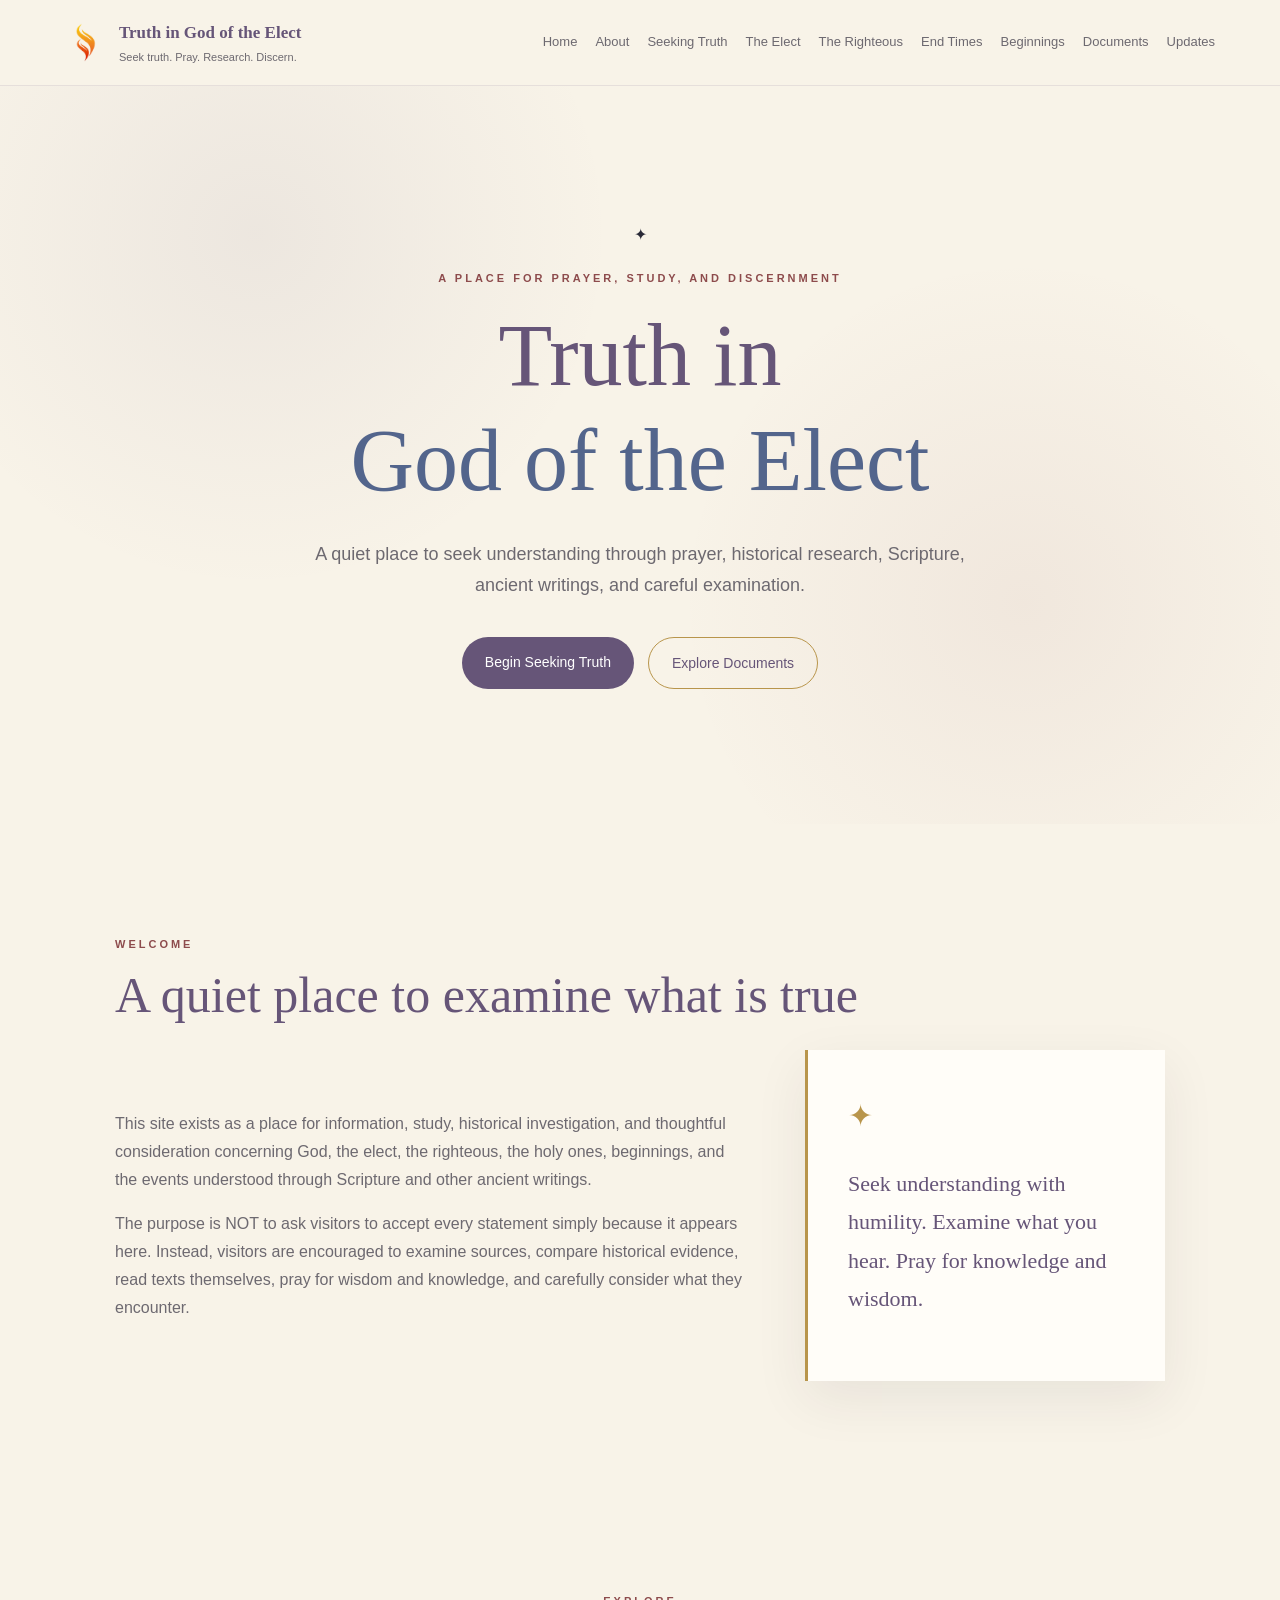
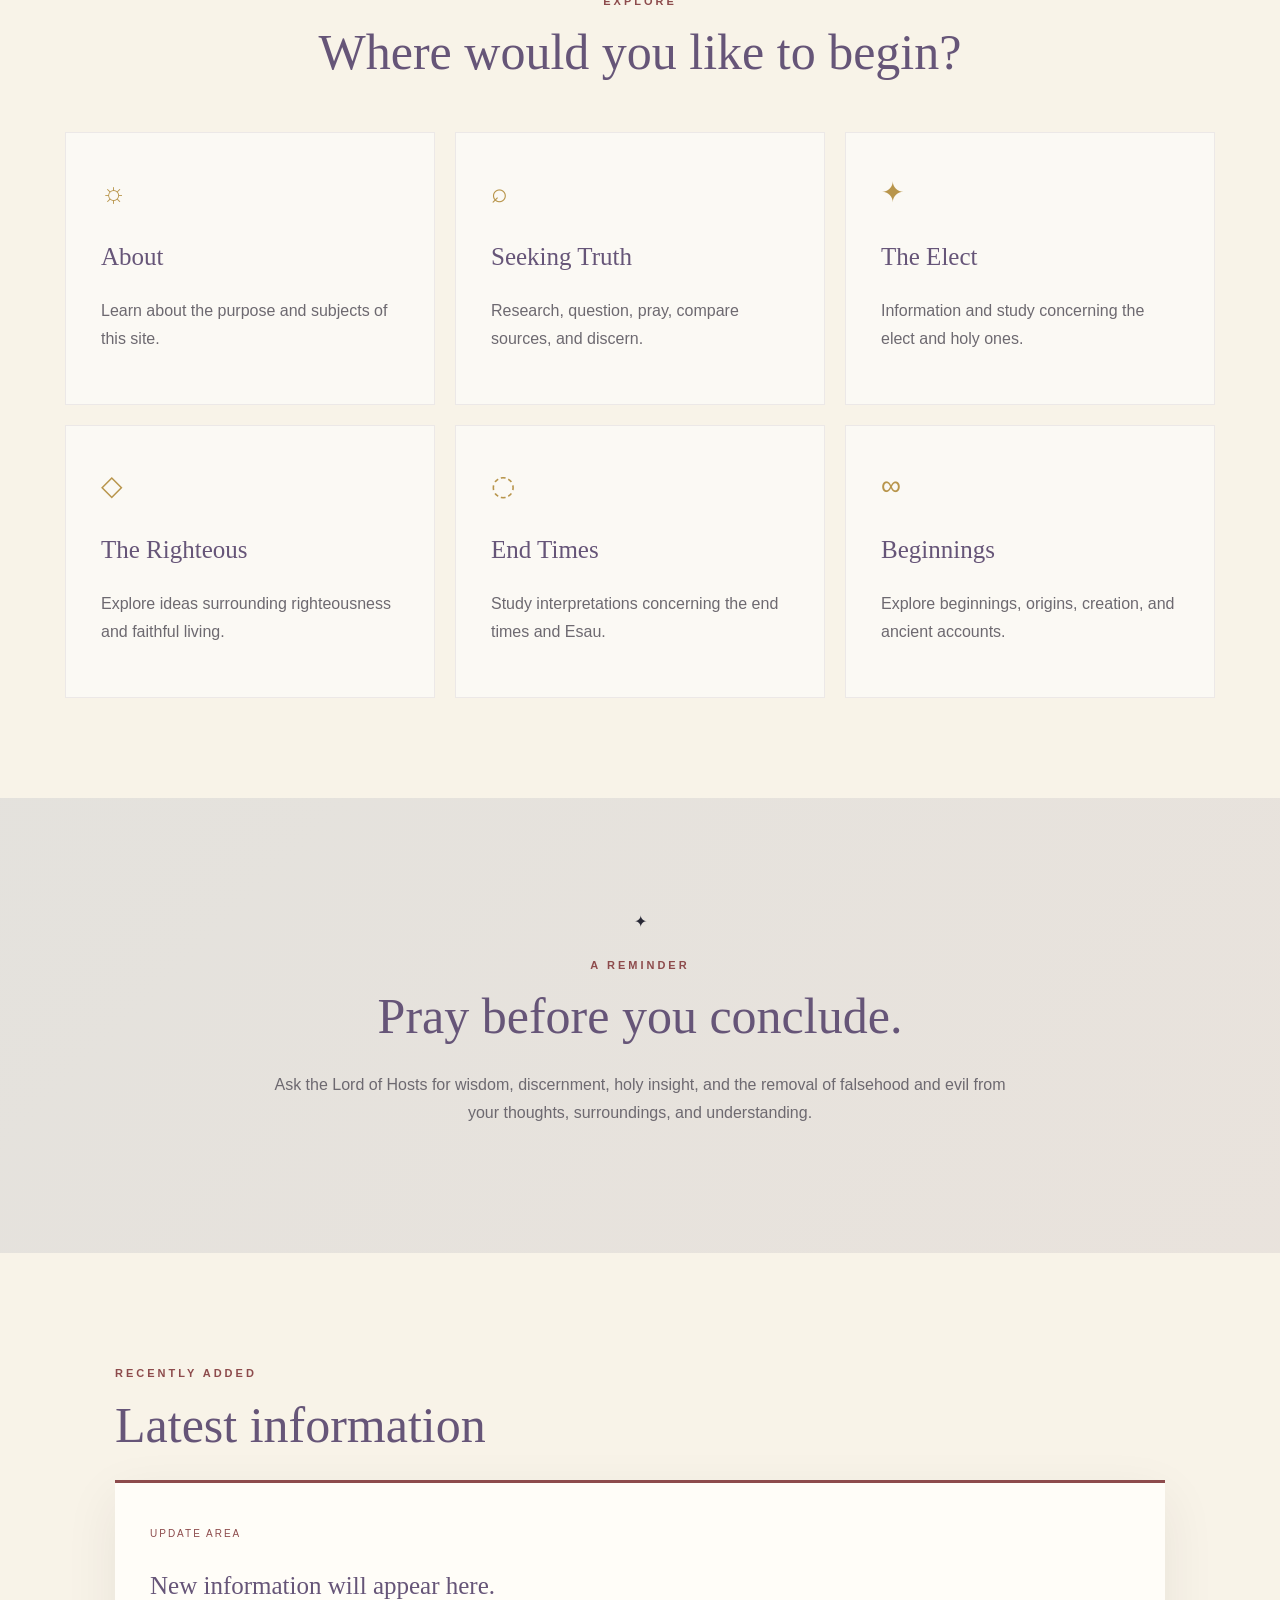
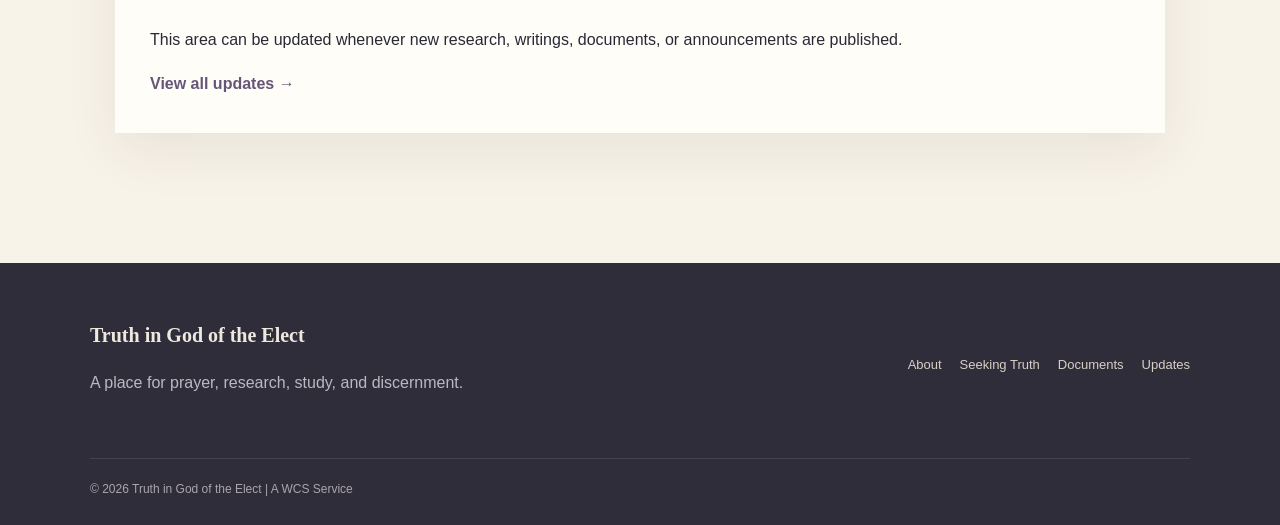
==== commit 6901a014: "Refactor index.html for improved structure and content Updated the HTML structure and content for cl" ====
--- a/index.html
+++ b/index.html
@@ -1,58 +1,230 @@
-<!DOCTYPE html> <html lang="en"> <head> <meta charset="UTF-8"> <meta name="viewport" content="width=device-width, initial-scale=1.0"> <title>Truth in God of the Elect</title> <meta name="description" content="Truth in God of the Elect — a place for prayer, research, Scripture, history, reflection, and the seeking of truth."> <link rel="stylesheet" href="style.css"> </head> <body> <header class="site-header"> <div class="header-inner"> <a href="index.html" class="brand"> <span class="brand-mark"> <img src="flamelogo.png" alt="Flame logo"> </span> <span> <strong>Truth in God of the Elect</strong> <small>Seek truth. Pray. Research. Discern.</small> </span> </a>
-
-<button class="menu-button" onclick="toggleMenu()" aria-label="Open menu">
-☰
-</button>
-
-<nav id="main-nav">
-
-<a href="index.html">Home</a>
-<a href="about.html">About</a>
-<a href="seeking-truth.html">Seeking Truth</a>
-<a href="elect.html">The Elect</a>
-<a href="righteous.html">The Righteous</a>
-<a href="end-times.html">End Times</a>
-<a href="beginnings.html">Beginnings</a>
-<a href="documents.html">Documents</a>
-<a href="updates.html">Updates</a>
-
-</nav> </div> </header> <main> <section class="hero"> <div class="hero-content"> <div class="symbol"> <img src="flamelogo.png" alt="Flame logo"> </div> <p class="eyebrow"> A place for prayer, study, and discernment </p> <h1> Truth in<br> <span>God of the Elect</span> </h1> <p class="hero-text"> A quiet place to seek understanding through prayer, historical research, Scripture, ancient writings, and careful examination. </p> <div class="hero-buttons"> <a class="button primary" href="seeking-truth.html"> Begin Seeking Truth </a> <a class="button secondary" href="documents.html"> Explore Documents </a> </div> </div> </section> <section class="intro section"> <div class="section-heading"> <p class="eyebrow">Welcome</p> <h2>A quiet place to examine what is true</h2> </div> <div class="two-column"> <div> <p> This site exists as a place for information, study, historical investigation, and thoughtful consideration concerning God, the elect, the righteous, the holy ones, beginnings, and the events understood through Scripture and other ancient writings. </p> <p> The purpose is NOT to ask visitors to accept every statement simply because it appears here. Instead, visitors are encouraged to examine sources, compare historical evidence, read texts themselves, pray for wisdom and knowledge, and carefully consider what they encounter. </p> </div> <aside class="quote-card"> <span class="flame-logo"> <img src="flamelogo.png" alt="Flame logo"> </span> <p> Seek understanding with humility. Examine what you hear. Pray for knowledge and wisdom. </p> </aside> </div> </section> <section class="cards-section section"> <div class="section-heading center"> <p class="eyebrow">Explore</p> <h2>Where would you like to begin?</h2> </div> <div class="cards"> <a class="card" href="about.html">
-
-<span class="card-icon">☼</span>
-
-<h3>About</h3> <p> Learn about the purpose and subjects of this site. </p> </a> <a class="card" href="seeking-truth.html">
-
-<span class="card-icon">⌕</span>
-
-<h3>Seeking Truth</h3> <p> Research, question, pray, compare sources, and discern. </p> </a> <a class="card" href="elect.html"> <span class="card-icon flame-card-icon"> <img src="flamelogo.png" alt="Flame logo"> </span> <h3>The Elect</h3> <p> Information and study concerning the elect and holy ones. </p> </a> <a class="card" href="righteous.html">
-
-<span class="card-icon">◇</span>
-
-<h3>The Righteous</h3> <p> Explore ideas surrounding righteousness and faithful living. </p> </a> <a class="card" href="end-times.html">
-
-<span class="card-icon">◌</span>
-
-<h3>End Times</h3> <p> Study interpretations concerning the end times and Esau. </p> </a> <a class="card" href="beginnings.html">
-
-<span class="card-icon">∞</span>
-
-<h3>Beginnings</h3> <p> Explore beginnings, origins, creation, and ancient accounts. </p> </a> </div> </section> <section class="prayer-section"> <div class="prayer-box"> <span class="large-symbol"> <img src="flamelogo.png" alt="Flame logo"> </span> <p class="eyebrow"> A reminder </p> <h2> Pray before you conclude. </h2> <p> Ask the Lord of Hosts for wisdom, discernment, holy insight, and the removal of falsehood and evil from your thoughts, surroundings, and understanding. </p> </div> </section> <section class="latest section"> <div class="section-heading"> <p class="eyebrow">Recently Added</p> <h2>Latest information</h2> </div> <div class="update-preview"> <div>
-
-<span class="date">UPDATE AREA</span>
-
-<h3>New information will appear here.</h3> <p> This area can be updated whenever new research, writings, documents, or announcements are published. </p> </div> <a class="text-link" href="updates.html"> View all updates → </a> </div> </section> </main> <footer> <div class="footer-inner"> <div>
-
-<strong>Truth in God of the Elect</strong>
-
-<p> A place for prayer, research, study, and discernment. </p> </div> <div class="footer-links">
-
-<a href="about.html">About</a>
-<a href="seeking-truth.html">Seeking Truth</a>
-<a href="documents.html">Documents</a>
-<a href="updates.html">Updates</a>
-
-</div> </div> <div class="copyright">
-
-© <span id="year"></span> Truth in God of the Elect | A WCS Service
-
-</div> </footer> <script src="script.js"></script> </body> </html>
+<!DOCTYPE html>
+<html lang="en">
+<head>
+  <meta charset="UTF-8">
+  <meta name="viewport" content="width=device-width, initial-scale=1.0">
+  <title>Truth in God of the Elect</title>
+  <meta name="description" content="Truth in God of the Elect — prayer, research, Scripture, history, reflection, and the seeking of truth.">
+  <link rel="stylesheet" href="style.css">
+</head>
+
+<body>
+
+<header class="site-header">
+  <div class="header-inner">
+
+    <a href="index.html" class="brand">
+      <span class="brand-mark">
+        <img src="flamelogo.png" alt="Truth in God of the Elect logo">
+      </span>
+
+      <span>
+        <strong>Truth in God of the Elect</strong>
+        <small>Seek truth. Pray. Research. Discern.</small>
+      </span>
+    </a>
+
+    <button class="menu-button" onclick="toggleMenu()" aria-label="Open menu">
+      ☰
+    </button>
+
+    <nav id="main-nav">
+      <a href="index.html">Home</a>
+      <a href="about.html">About</a>
+      <a href="seeking-truth.html">Seeking Truth</a>
+      <a href="elect.html">The Elect</a>
+      <a href="righteous.html">The Righteous</a>
+      <a href="end-times.html">End Times</a>
+      <a href="beginnings.html">Beginnings</a>
+      <a href="documents.html">Documents</a>
+      <a href="updates.html">Updates</a>
+    </nav>
+
+  </div>
+</header>
+
+<main>
+
+<section class="hero">
+  <div class="hero-content">
+
+    <div class="symbol">✦</div>
+
+    <p class="eyebrow">A place for prayer, study, and discernment</p>
+
+    <h1>Truth in<br><span>God of the Elect</span></h1>
+
+    <p class="hero-text">
+      A quiet place to seek understanding through prayer, historical research,
+      Scripture, ancient writings, and careful examination.
+    </p>
+
+    <div class="hero-buttons">
+      <a class="button primary" href="seeking-truth.html">Begin Seeking Truth</a>
+      <a class="button secondary" href="documents.html">Explore Documents</a>
+    </div>
+
+  </div>
+</section>
+
+<section class="section">
+
+  <div class="section-heading">
+    <p class="eyebrow">Welcome</p>
+    <h2>A quiet place to examine what is true</h2>
+  </div>
+
+  <div class="two-column">
+
+    <div>
+      <p>
+        This site exists as a place for information, study,
+        historical investigation, and thoughtful consideration concerning
+        God, the elect, the righteous, the holy ones, beginnings, and
+        the events understood through Scripture and other ancient writings.
+      </p>
+
+      <p>
+        The purpose is NOT to ask visitors to accept every statement simply
+        because it appears here. Instead, visitors are encouraged to examine
+        sources, compare historical evidence, read texts themselves,
+        pray for wisdom and knowledge, and carefully consider what they encounter.
+      </p>
+    </div>
+
+    <aside class="quote-card">
+      <span>✦</span>
+      <p>
+        Seek understanding with humility.
+        Examine what you hear.
+        Pray for knowledge and wisdom.
+      </p>
+    </aside>
+
+  </div>
+
+</section>
+
+<section class="cards-section section">
+
+  <div class="section-heading center">
+    <p class="eyebrow">Explore</p>
+    <h2>Where would you like to begin?</h2>
+  </div>
+
+  <div class="cards">
+
+    <a class="card" href="about.html">
+      <span class="card-icon">☼</span>
+      <h3>About</h3>
+      <p>Learn about the purpose and subjects of this site.</p>
+    </a>
+
+    <a class="card" href="seeking-truth.html">
+      <span class="card-icon">⌕</span>
+      <h3>Seeking Truth</h3>
+      <p>Research, question, pray, compare sources, and discern.</p>
+    </a>
+
+    <a class="card" href="elect.html">
+      <span class="card-icon">✦</span>
+      <h3>The Elect</h3>
+      <p>Information and study concerning the elect and holy ones.</p>
+    </a>
+
+    <a class="card" href="righteous.html">
+      <span class="card-icon">◇</span>
+      <h3>The Righteous</h3>
+      <p>Explore ideas surrounding righteousness and faithful living.</p>
+    </a>
+
+    <a class="card" href="end-times.html">
+      <span class="card-icon">◌</span>
+      <h3>End Times</h3>
+      <p>Study interpretations concerning the end times and Esau.</p>
+    </a>
+
+    <a class="card" href="beginnings.html">
+      <span class="card-icon">∞</span>
+      <h3>Beginnings</h3>
+      <p>Explore beginnings, origins, creation, and ancient accounts.</p>
+    </a>
+
+  </div>
+
+</section>
+
+<section class="prayer-section">
+
+  <div class="prayer-box">
+
+    <span class="large-symbol">✦</span>
+
+    <p class="eyebrow">A reminder</p>
+
+    <h2>Pray before you conclude.</h2>
+
+    <p>
+      Ask the Lord of Hosts for wisdom, discernment, holy insight,
+      and the removal of falsehood and evil from your thoughts,
+      surroundings, and understanding.
+    </p>
+
+  </div>
+
+</section>
+
+<section class="latest section">
+
+  <div class="section-heading">
+    <p class="eyebrow">Recently Added</p>
+    <h2>Latest information</h2>
+  </div>
+
+  <div class="update-preview">
+
+    <div>
+      <span class="date">UPDATE AREA</span>
+      <h3>New information will appear here.</h3>
+      <p>
+        This area can be updated whenever new research, writings,
+        documents, or announcements are published.
+      </p>
+    </div>
+
+    <a class="text-link" href="updates.html">View all updates →</a>
+
+  </div>
+
+</section>
+
+</main>
+
+<footer>
+
+  <div class="footer-inner">
+
+    <div>
+      <strong>Truth in God of the Elect</strong>
+      <p>A place for prayer, research, study, and discernment.</p>
+    </div>
+
+    <div class="footer-links">
+      <a href="about.html">About</a>
+      <a href="seeking-truth.html">Seeking Truth</a>
+      <a href="documents.html">Documents</a>
+      <a href="updates.html">Updates</a>
+    </div>
+
+  </div>
+
+  <div class="copyright">
+    © <span id="year"></span> Truth in God of the Elect | A WCS Service
+  </div>
+
+</footer>
+
+<script src="script.js"></script>
+
+</body>
+</html>
--- a/style.css
+++ b/style.css
@@ -16,6 +16,11 @@
   --serif: Georgia, "Times New Roman", serif;
   --sans: Arial, Helvetica, sans-serif;
 }
+
+
+/* =========================
+   BASIC RESET
+========================= */
 
 * {
   box-sizing: border-box;
@@ -37,6 +42,11 @@
   color: inherit;
   text-decoration: none;
 }
+
+
+/* =========================
+   HEADER
+========================= */
 
 .site-header {
   position: sticky;
@@ -57,25 +67,33 @@
   gap: 30px;
 }
 
+
+/* =========================
+   BRAND / FLAME LOGO
+========================= */
+
 .brand {
   display: flex;
   align-items: center;
   gap: 12px;
 }
 
-.flame-logo img {
-  width: 30px;
-  height: 30px;
+.brand-mark {
+  display: flex;
+  align-items: center;
+  justify-content: center;
+  flex-shrink: 0;
+}
+
+.brand-mark img {
+  display: block;
+  width: 42px;
+  height: 42px;
   object-fit: contain;
-  display: block;
-}
-
-.brand-mark img {
-  width: 25px;
-  height: 25px;
-  object-fit: contain;
-  display: block;
-}
+}
+
+
+/* Website title */
 
 .brand strong {
   display: block;
@@ -90,6 +108,11 @@
   font-size: 11px;
 }
 
+
+/* =========================
+   NAVIGATION
+========================= */
+
 nav {
   display: flex;
   gap: 18px;
@@ -105,6 +128,9 @@
 nav a:hover {
   color: var(--red);
 }
+
+
+/* Mobile menu button */
 
 .menu-button {
   display: none;
@@ -112,7 +138,13 @@
   background: none;
   font-size: 26px;
   color: var(--purple);
-}
+  cursor: pointer;
+}
+
+
+/* =========================
+   HERO
+========================= */
 
 .hero {
   min-height: 82vh;
@@ -120,9 +152,18 @@
   place-items: center;
   text-align: center;
   padding: 100px 25px;
+
   background:
-    radial-gradient(circle at 20% 20%, rgba(102,85,120,.08), transparent 30%),
-    radial-gradient(circle at 80% 70%, rgba(141,75,76,.07), transparent 30%);
+    radial-gradient(
+      circle at 20% 20%,
+      rgba(102, 85, 120, 0.08),
+      transparent 30%
+    ),
+    radial-gradient(
+      circle at 80% 70%,
+      rgba(141, 75, 76, 0.07),
+      transparent 30%
+    );
 }
 
 .hero-content {
@@ -130,11 +171,38 @@
   animation: fadeUp 1.1s ease both;
 }
 
+
+/* =========================
+   OLD STAR SYMBOL REPLACED
+   WITH FLAME IMAGE
+========================= */
+
+/*
+   This class is kept so your existing
+   HTML can still use:
+
+   <div class="symbol">...</div>
+
+   if you decide to place the logo there.
+*/
+
 .symbol {
-  color: var(--gold);
-  font-size: 42px;
+  display: flex;
+  justify-content: center;
+  align-items: center;
   margin-bottom: 20px;
 }
+
+.symbol img {
+  width: 70px;
+  height: 70px;
+  object-fit: contain;
+}
+
+
+/* =========================
+   TEXT
+========================= */
 
 .eyebrow {
   color: var(--red);
@@ -180,6 +248,11 @@
   font-size: 18px;
 }
 
+
+/* =========================
+   HERO BUTTONS
+========================= */
+
 .hero-buttons {
   margin-top: 35px;
   display: flex;
@@ -210,6 +283,11 @@
   box-shadow: var(--shadow);
 }
 
+
+/* =========================
+   SECTIONS
+========================= */
+
 .section {
   max-width: 1100px;
   margin: auto;
@@ -226,15 +304,32 @@
   margin-right: auto;
 }
 
+
+/* =========================
+   TWO COLUMN
+========================= */
+
 .two-column {
   display: grid;
-  grid-template-columns: 1.4fr .8fr;
+  grid-template-columns: 1.4fr 0.8fr;
   gap: 60px;
   align-items: center;
 }
 
 .two-column p {
   color: var(--muted);
+}
+
+
+/* =========================
+   QUOTE CARD
+========================= */
+
+.quote-card {
+  background: var(--white);
+  padding: 40px;
+  border-left: 3px solid var(--gold);
+  box-shadow: var(--shadow);
 }
 
 .quote-card span {
@@ -242,16 +337,16 @@
   font-size: 30px;
 }
 
-.quote-card span {
-  color: var(--gold);
-  font-size: 30px;
-}
-
 .quote-card p {
   font-family: var(--serif);
   font-size: 22px;
   color: var(--purple);
 }
+
+
+/* =========================
+   CARDS
+========================= */
 
 .cards-section {
   max-width: 1200px;
@@ -266,9 +361,9 @@
 
 .card {
   padding: 35px;
-  background: rgba(255,255,255,.55);
-  border: 1px solid rgba(102,85,120,.1);
-  transition: .3s;
+  background: rgba(255, 255, 255, 0.55);
+  border: 1px solid rgba(102, 85, 120, 0.1);
+  transition: 0.3s;
 }
 
 .card:hover {
@@ -286,13 +381,19 @@
   color: var(--muted);
 }
 
+
+/* =========================
+   PRAYER SECTION
+========================= */
+
 .prayer-section {
   padding: 110px 25px;
+
   background:
     linear-gradient(
       135deg,
-      rgba(83,101,140,.12),
-      rgba(102,85,120,.10)
+      rgba(83, 101, 140, 0.12),
+      rgba(102, 85, 120, 0.10)
     );
 }
 
@@ -302,17 +403,38 @@
   text-align: center;
 }
 
+
+/*
+   If you replace the old ✦ with:
+
+   <span class="large-symbol">
+     <img src="flamelogo.png" alt="Flame logo">
+   </span>
+
+   this will control the image.
+*/
+
+.large-symbol {
+  display: flex;
+  justify-content: center;
+  align-items: center;
+  margin-bottom: 20px;
+}
+
 .large-symbol img {
-  width: 42px;
-  height: 42px;
+  width: 70px;
+  height: 70px;
   object-fit: contain;
-  display: block;
-  margin: 0 auto;
 }
 
 .prayer-box p:not(.eyebrow) {
   color: var(--muted);
 }
+
+
+/* =========================
+   LATEST / UPDATES
+========================= */
 
 .latest {
   padding-bottom: 130px;
@@ -336,6 +458,11 @@
   font-weight: bold;
 }
 
+
+/* =========================
+   FOOTER
+========================= */
+
 footer {
   background: #302d3b;
   color: #eee9df;
@@ -375,10 +502,15 @@
   max-width: 1100px;
   margin: 45px auto 0;
   padding-top: 20px;
-  border-top: 1px solid rgba(255,255,255,.1);
+  border-top: 1px solid rgba(255, 255, 255, 0.1);
   color: #aaa5ad;
   font-size: 12px;
 }
+
+
+/* =========================
+   ANIMATION
+========================= */
 
 @keyframes fadeUp {
   from {
@@ -391,6 +523,11 @@
     transform: translateY(0);
   }
 }
+
+
+/* =========================
+   TABLET / MOBILE
+========================= */
 
 @media (max-width: 850px) {
 
@@ -421,9 +558,36 @@
   .cards {
     grid-template-columns: 1fr 1fr;
   }
-}
+
+}
+
+
+/* =========================
+   SMALL MOBILE
+========================= */
 
 @media (max-width: 550px) {
+
+  .header-inner {
+    padding: 15px 18px;
+  }
+
+  .brand {
+    gap: 9px;
+  }
+
+  .brand-mark img {
+    width: 36px;
+    height: 36px;
+  }
+
+  .brand strong {
+    font-size: 15px;
+  }
+
+  .brand small {
+    font-size: 9px;
+  }
 
   .cards {
     grid-template-columns: 1fr;
@@ -436,4 +600,13 @@
   .footer-inner {
     flex-direction: column;
   }
-}
+
+  .hero {
+    padding: 80px 20px;
+  }
+
+  .section {
+    padding: 75px 20px;
+  }
+
+}
